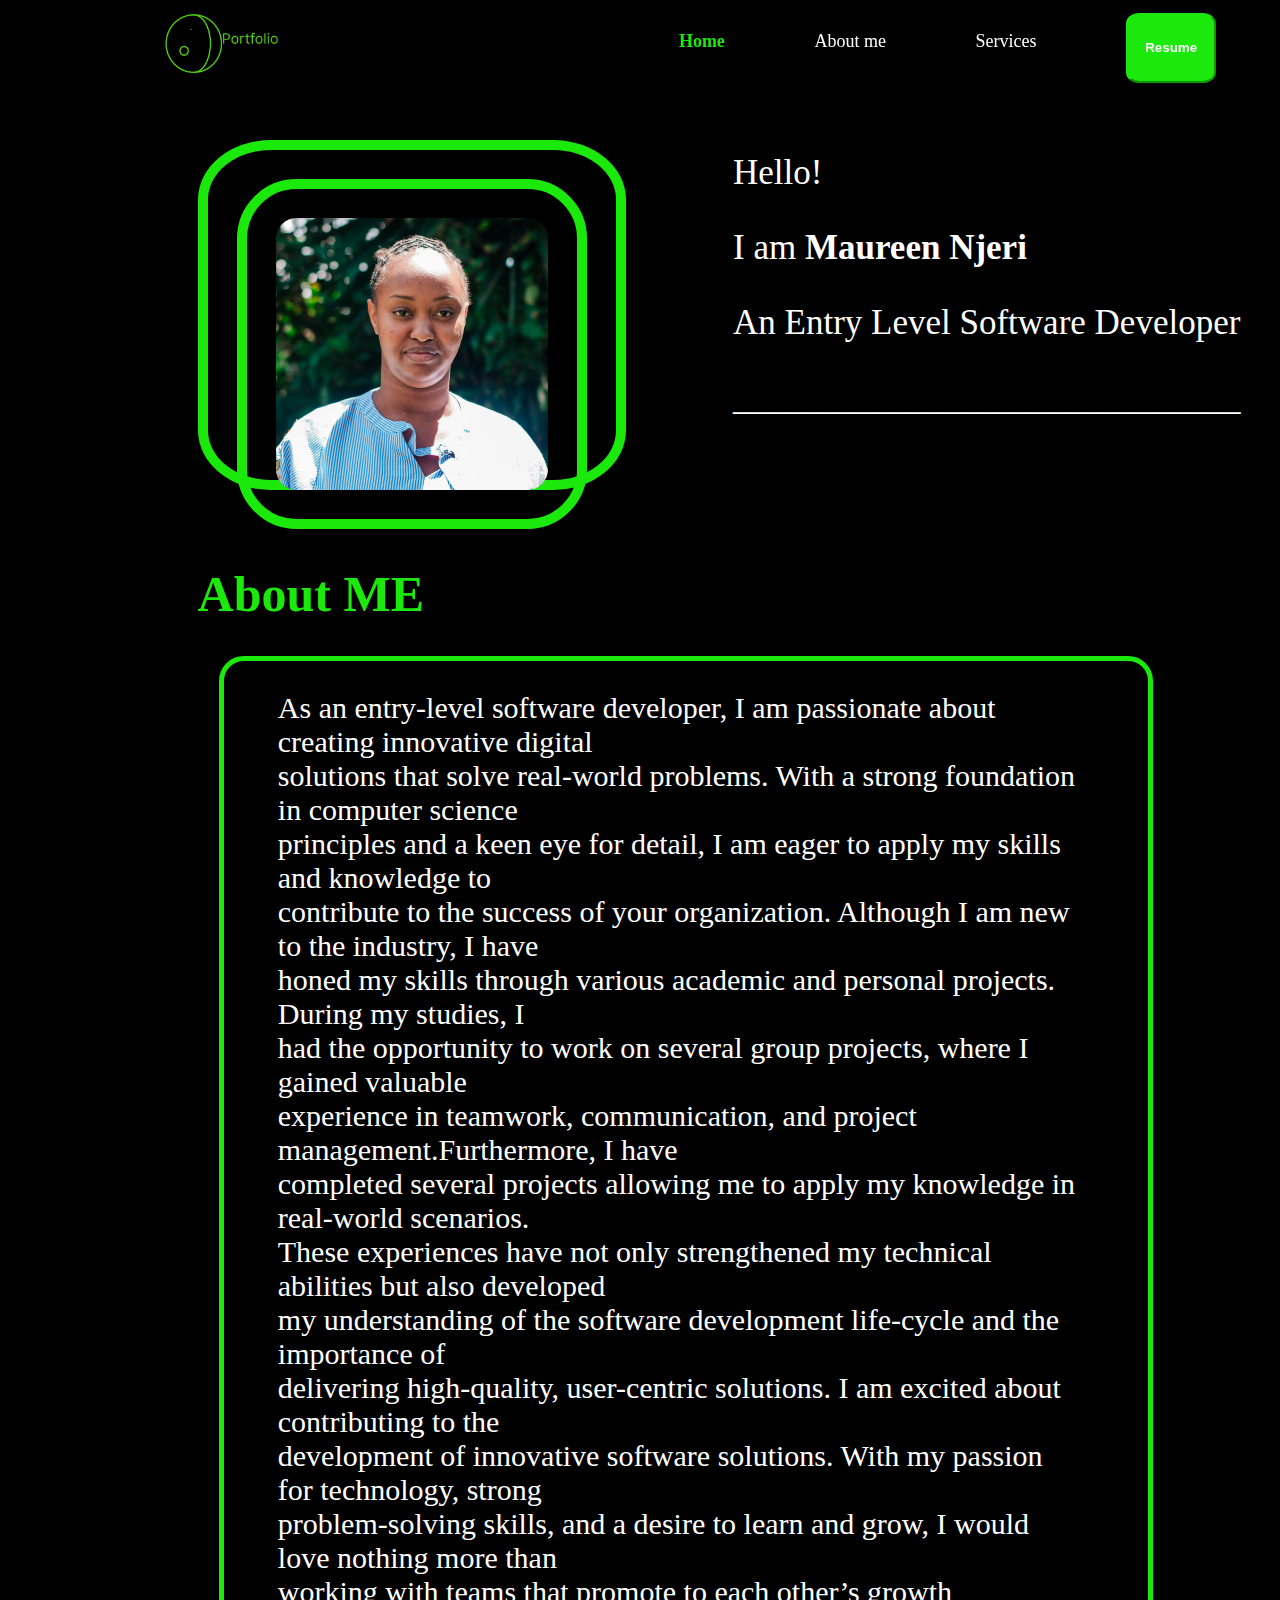
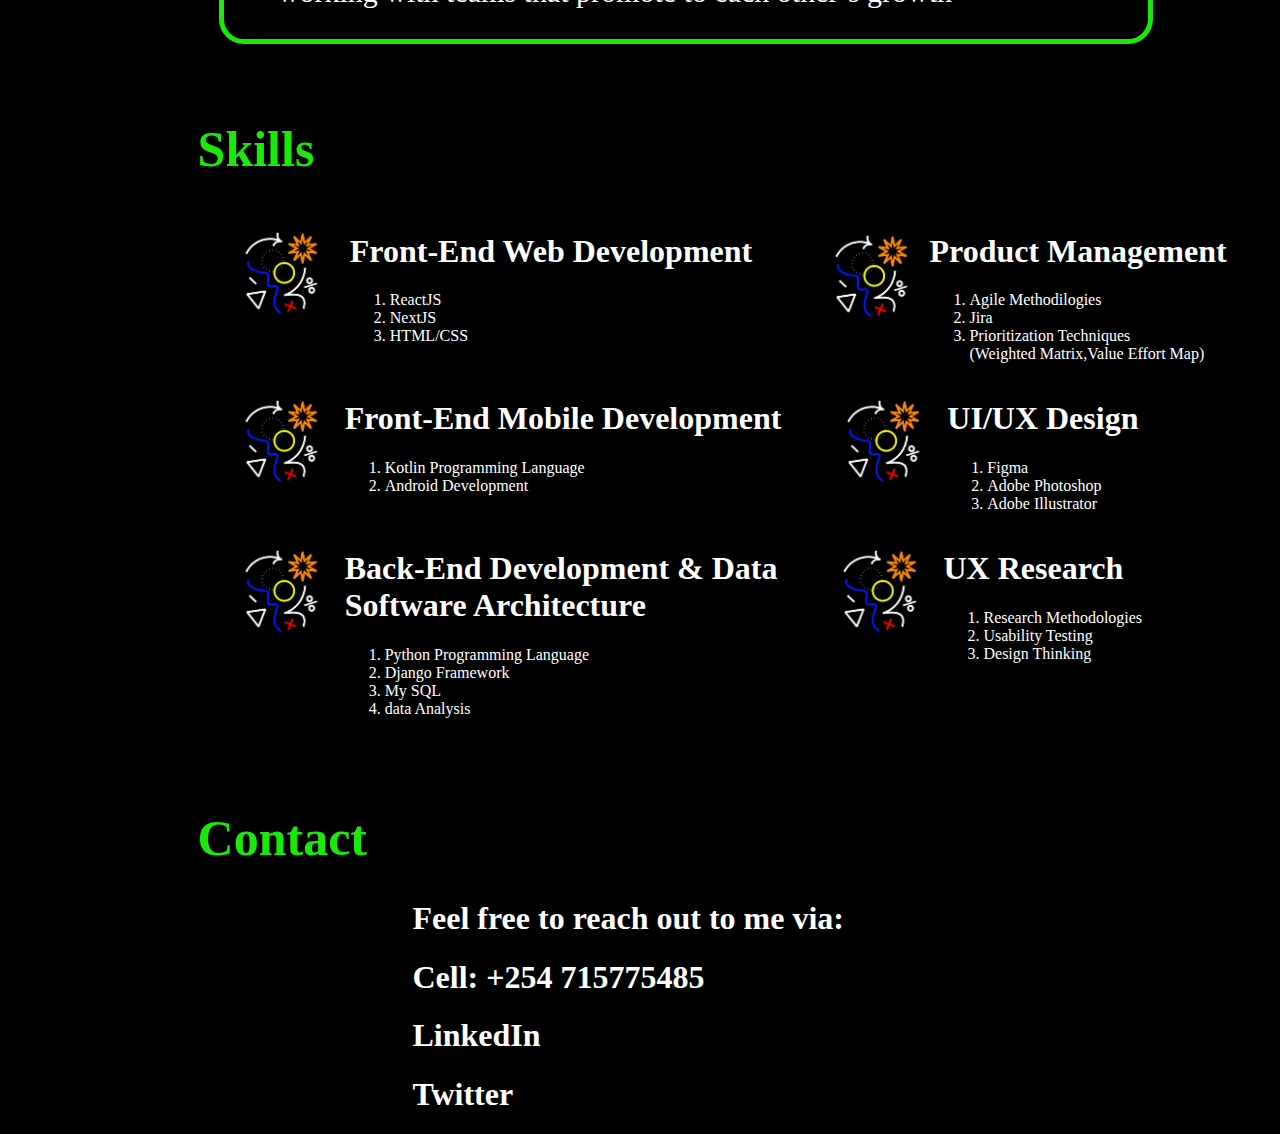
==== index.html @ 3347c536 "add portfolio code" ====
<!DOCTYPE html>
<html lang="en">
<head>
    <meta charset="UTF-8">
    <meta name="viewport" content="width=device-width, initial-scale=1.0">
    <title>Document</title>
    <link rel="stylesheet" href="styles.css">
</head>
<body>
    <div id="container">
        <div id="navbar">
            <div id="logo">
                <img src="images/logo.png" id="logo">
            </div>
            <div id="navigate">
                <p class="active">Home</p>
                <p>About me</p>
                <p>Services</p>
                <button id="resume"><b>Resume</b></button>
            </div>
        </div>

        <div id="landingpage">
           <div id="Maureen">
            <img src="images/28.01.24-68.jpg" id="Maureen">
           </div>
           <div id="intro">
         <p> Hello!</p>
        <p> I am <b> Maureen Njeri</b></p>
         <p>An Entry Level Software Developer</p>
         <p>_____________________________</p>
             </div>
        </div>

        <div id="aboutHead">
            <h1>About ME</h1>
        </div>
        <div id="about">
            <p>As an entry-level software developer, I am passionate about  creating innovative digital <br>
                solutions that solve real-world problems.  With a strong foundation in computer science <br> 
                principles and a keen eye  for detail, I am eager to apply my skills and knowledge to<br>
                contribute to  the success of your organization. Although I am new to the industry, I have<br>
                honed my skills through  various academic and personal projects. During my studies, I<br>
                had the  opportunity to work on several group projects, where I gained valuable <br>
                experience in teamwork, communication, and project management.Furthermore, I have<br>
                completed several projects allowing me to apply my knowledge in real-world scenarios. <br>
                These experiences have not only strengthened my technical abilities but  also developed <br>
                my understanding of the software development life-cycle  and the importance of<br>
                delivering high-quality, user-centric solutions. I am excited about contributing to the<br>
                development of innovative software solutions. With  my passion for technology, strong<br>
                problem-solving skills, and a desire  to learn and grow, I would love nothing more than<br>
                working with teams that promote to each other’s growth</p>
        </div>

        <div id="serviceHead">
        <h1>Skills</h1>
    </div>

    <div id="skills">
        <div id="Row1">
           <div id="web">
            <img src="images/ux.png" id="image">  
           </div>
           <div id="webCourse">
            <h1>Front-End Web Development</h1>
            <ol>
                <li>ReactJS</li>
                <li>NextJS</li>
                <li>HTML/CSS</li>
            </ol>
           </div>

           <div id="Product">
            <img src="images/ux.png" id="Product">
           </div>
           <div id="pmCourse">
           <h1>Product Management</h1>
           <ol>
               <li>Agile Methodilogies</li>
               <li>Jira</li>
               <li>Prioritization Techniques <br>(Weighted Matrix,Value Effort Map)</li>
           </ol>
        </div>
          </div>

          <div id="Row2">
            <div id="mobile">
             <img src="images/ux.png" id="image">  
            </div>
            <div id="mobileCourse" >
             <h1>Front-End Mobile Development</h1>
             <ol>
                 <li>Kotlin Programming Language</li>
                 <li>Android Development</li>
             </ol>
            </div>
 
            <div id="design">
             <img src="images/ux.png" id="image">
            </div>
            <div id="designCourse">
            <h1>UI/UX Design</h1>
            <ol>
                <li>Figma</li>
                <li>Adobe Photoshop</li>
                <li>Adobe Illustrator</li>
            </ol>
         </div>
           </div>

           <div id="Row3">
            <div id="backend">
             <img src="images/ux.png" id="image">  
            </div>
            <div id="backendCourse">
             <h1>Back-End Development & Data <br> Software Architecture</h1>
             <ol>
                 <li>Python Programming Language</li>
                 <li>Django Framework</li>
                 <li>My SQL</li>
                 <li>data Analysis</li>
             </ol>
            </div>
 
            <div id="research">
             <img src="images/ux.png" id="image">
            </div>
            <div id="researchCourse">
            <h1>UX Research</h1>
            <ol>
                <li>Research Methodologies</li>
                <li>Usability Testing</li>
                <li>Design Thinking</li>
            </ol>
         </div>
           </div>
    </div>
    <div id="serviceHead">
        <h1>Contact</h1>
    </div>

    <div id="contact">
        <h1>Feel free to reach out to me via:</h1>
        <h1>Cell: +254 715775485</h1>
        <h1>LinkedIn</h1>
        <h1>Twitter </h1>
    </div>

    </div>

    <script>
        document.querySelectorAll('#navigate p').forEach(link => {
            link.addEventListener('click', function() {
                document.querySelectorAll('#navigate p').forEach(p => p.classList.remove('active'));
                this.classList.add('active');
            });
        });
    </script>
</body>
</html>
---- styles.css ----
body{
    background-color: black;
    color: white;
}
#container{
    margin-left: 15%;
}
#navbar{
    display: flex;
    position: fixed;
    top: 0;
    background-color: black;
    height: 90px;
    width: 100%;         
    box-shadow: 0 2px 5px rgba(0, 0, 0, 0.1);
    z-index: 999;
}
#navigate p.active {
    color: #1ae90b;
    font-weight: bold;
}
#navigate{
    display: flex;
    gap: 14%;
    font-size: 18px;
    margin-top: 1%;
    margin-left: 27%;
    width: 50%;
}
#landingpage{
    margin-top: 13%;
    display: flex;
    gap: 10%;
}
#logo{
    margin-left: -4%;
    height: 100%;
}
#resume{
    width:90px;
    border-radius: 15%;
    background-color: #1ae90b;
    border-color: #1ae90b;
    color: white;
    height: 70px;
}
#Maureen {
    height: 350px;
    border-radius: 17%;
    border: 10px solid #1ae90b;
    padding: 29px;
    box-sizing: border-box;
    position: relative;
    z-index: 1;
}
#aboutHead{
    margin-top: 7%;
    font-size: 25px;
    color: #1ae90b;
}
#about{
    font-size: 30px;
    margin-left: 2%;
    border-radius: 5px;
    border: solid 5px;
    border-radius: 25px;
    padding-left: 5%;
    padding-right: 6%;
    width: 75%;
    text-align: left;
    border-color: #1ae90b;
}
#intro{
font-size: 35px;
margin-top: -2%;
}
#skills{
    margin-left: 4%;
    gap: 2px;
}
#Row1{
display: flex;
gap: 6.5%;
}
#Product{
    margin-left: 6px;
    height: 90px;
    margin-top: 10px;
    margin-right: -40px;
}
#pmCourse{
    margin-left: 29px;  
}
#Row2{
display: flex;
gap: 6%;
}
#Row3{
display: flex;
gap: 6%;
}
#serviceHead{
    margin-top: 7%;
    font-size: 25px;
    color: #1ae90b;  
}
#image{
    height: 90px;
    margin-top: 17px;
    margin-right: -40px;
}
#contact{
  margin-left: 20%; 
 
}


/* For screens with a minimum width of 768px */
@media only screen and (max-width: 768px) {
    #container {
        margin-left: 5%;
    }
    #navbar {
        display: flex;
        position: fixed;
        top: 0;
        background-color: black;
        height: 50px;
        width: 100%;         
        box-shadow: 0 2px 5px rgba(0, 0, 0, 0.1);
        z-index: 999;
    }
    #navigate {
        margin-left: 8%;
        width: 50%;
        font-size: 10px;
    }
    #landingpage {
        margin-top: 13%;
    }
    #logo {
        margin-left: -4%;
        width: 110px;
        height: 50px;
    }
    #resume {
        width: 58px;
        height: 40px;
        font-size: 12px;
    }
    #Maureen {
        height: 110px;
        border-radius: 17%;
        border: 4px solid #1ae90b;
        padding: 7px;
        box-sizing: border-box;
        position: relative;
        z-index: 5;
        margin-top: 2%;
    }
    #aboutHead {
        margin-top: 7%;
        font-size: 12px;
    }
    #about {
        margin-left: 2%;
        width: 80%;    
        font-size: 14.5px;
        margin-left: 2%;
        border-radius: 10px;
        border: solid 5px;
        border-color: #1ae90b;
    }
    #intro {
        margin-top: 1%;
        font-size: 12px;

    }
    #skills {
        margin-left: 4%;
    }
    #Row1 {
        gap: 15%;
        display: flex;
        flex-wrap: wrap;
        font-size: 10px;
    }
    #Product {
        margin-left: 1px;
        margin-top: 10px;
        margin-right: -40px;
        width: 30%;
        height: 70px;
    }
    #pmCourse {
        margin-left: -70px;
    }
    #webCourse {
        margin-left: -30px;
    }
    #pmCourse {
        margin-left: 20px;
    }
    #Row2 {
        gap: 15%;
        display: flex;
        flex-wrap: wrap;
        font-size: 10.5px;

    }
    #mobileCourse{
        margin-left: -30px;
    }
    #designCourse{
        margin-left: -30px; 
    }
    #Row3 {
        gap: 6%;
        display: flex;
        flex-wrap: wrap;
        font-size: 10px;
    }
    #serviceHead {
        margin-top: 7%;
        font-size: 12px;
    }
    #image {
        margin-top: 7px;
        margin-right: -40px;
        width: 170%;
        height: 60px;
    }
    #contact {
        margin-left: 20%;
        font-size: 10px;
    }
}

/* For screens with a minimum width of 1024px */
@media only screen and (min-width: 1024px) {
    #container {
        margin-left: 15%;
    }
    #navbar {
        width: 100%;
    }
    #navigate {
        margin-left: 27%;
        width: 50%;
    }
    #landingpage {
        margin-top: 13%;
    }
    #logo {
        margin-left: -4%;
    }
    #resume {
        width: 90px;
    }
    #Maureen {
        height: 350px;
    }
    #aboutHead {
        margin-top: 7%;
    }
    #about {
        margin-left: 2%;
        width: 75%;
    }
    #intro {
        margin-top: -2%;
    }
    #skills {
        margin-left: 4%;
    }
    #Row1 {
        gap: 6.5%;
    }
    #Product {
        margin-left: 6px;
        margin-top: 10px;
        margin-right: -40px;
    }
    #pmCourse {
        margin-left: 29px;
    }
    #Row2 {
        gap: 6%;
    }
    #Row3 {
        gap: 6%;
    }
    #serviceHead {
        margin-top: 7%;
    }
    #image {
        margin-top: 17px;
        margin-right: -40px;
    }
    #contact {
        margin-left: 20%;
    }
}

/* For screens with a minimum width of 1280px */
@media only screen and (min-width: 1280px) {
    #container {
        margin-left: 15%;
    }
    #navbar {
        width: 100%;
    }
    #navigate {
        margin-left: 27%;
        width: 50%;
    }
    #landingpage {
        margin-top: 13%;
    }
    #logo {
        margin-left: -4%;
    }
    #resume {
        width: 90px;
    }
    #Maureen {
        height: 350px;
    }
    #aboutHead {
        margin-top: 7%;
    }
    #about {
        margin-left: 2%;
        width: 75%;
    }
    #intro {
        margin-top: -2%;
    }
    #skills {
        margin-left: 4%;
    }
    #Row1 {
        gap: 6.5%;
    }
    #Product {
        margin-left: 6px;
        margin-top: 10px;
        margin-right: -40px;
    }
    #pmCourse {
        margin-left: 29px;
    }
    #Row2 {
        gap: 6%;
    }
    #Row3 {
        gap: 6%;
    }
    #serviceHead {
        margin-top: 7%;
    }
    #image {
        margin-top: 17px;
        margin-right: -40px;
    }
    #contact {
        margin-left: 20%;
    }
}
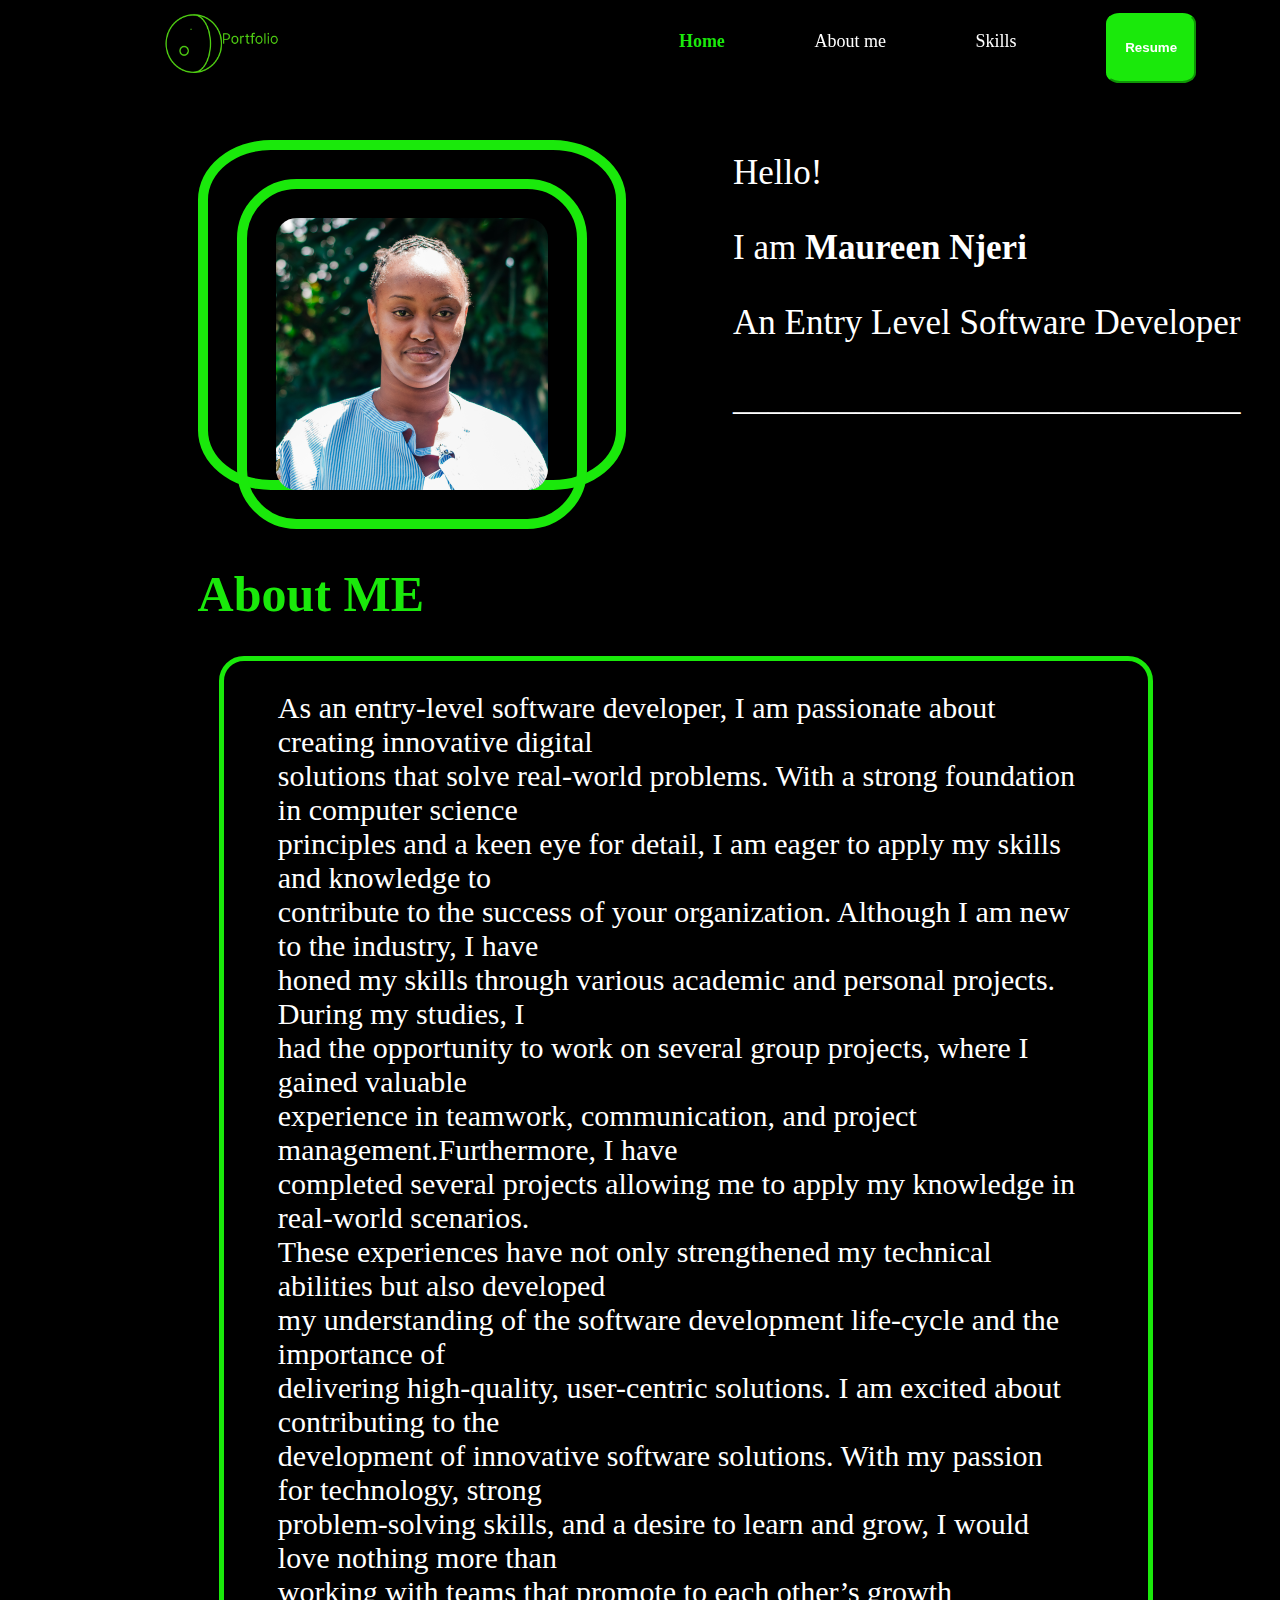
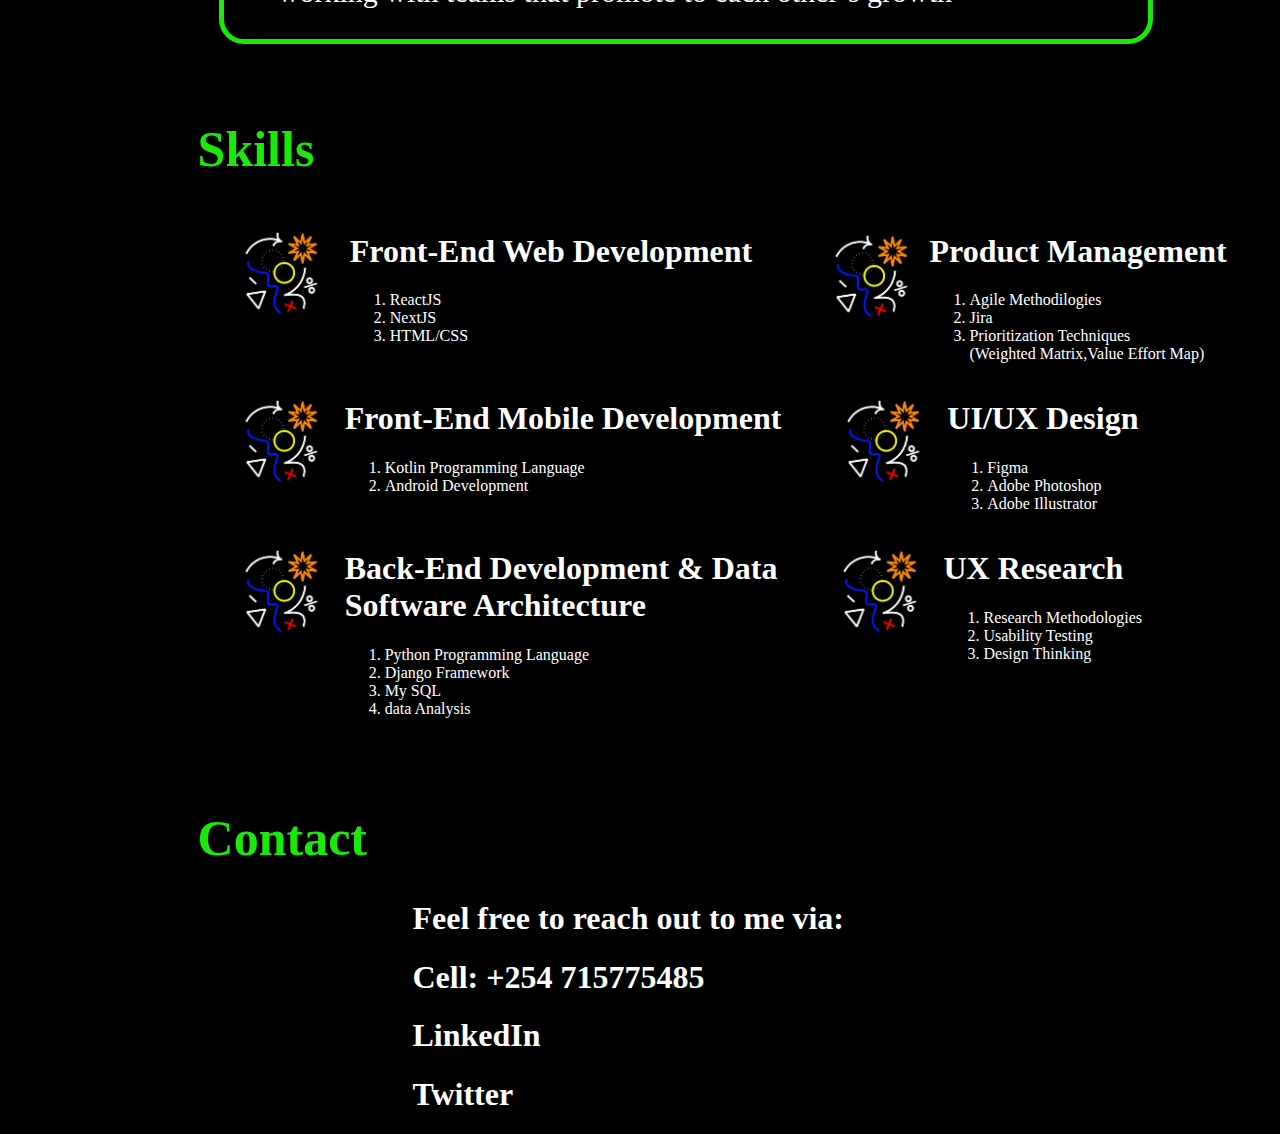
==== commit e0c6a5b0: "Add my portfolio files" ====
--- a/index.html
+++ b/index.html
@@ -15,7 +15,7 @@
             <div id="navigate">
                 <p class="active">Home</p>
                 <p>About me</p>
-                <p>Services</p>
+                <p>Skills</p>
                 <button id="resume"><b>Resume</b></button>
             </div>
         </div>
--- a/styles.css
+++ b/styles.css
@@ -135,6 +135,10 @@
         width: 50%;
         font-size: 10px;
     }
+    #navigate p.active {
+        color: #1ae90b;
+        font-weight: bold;
+      }
     #landingpage {
         margin-top: 13%;
     }
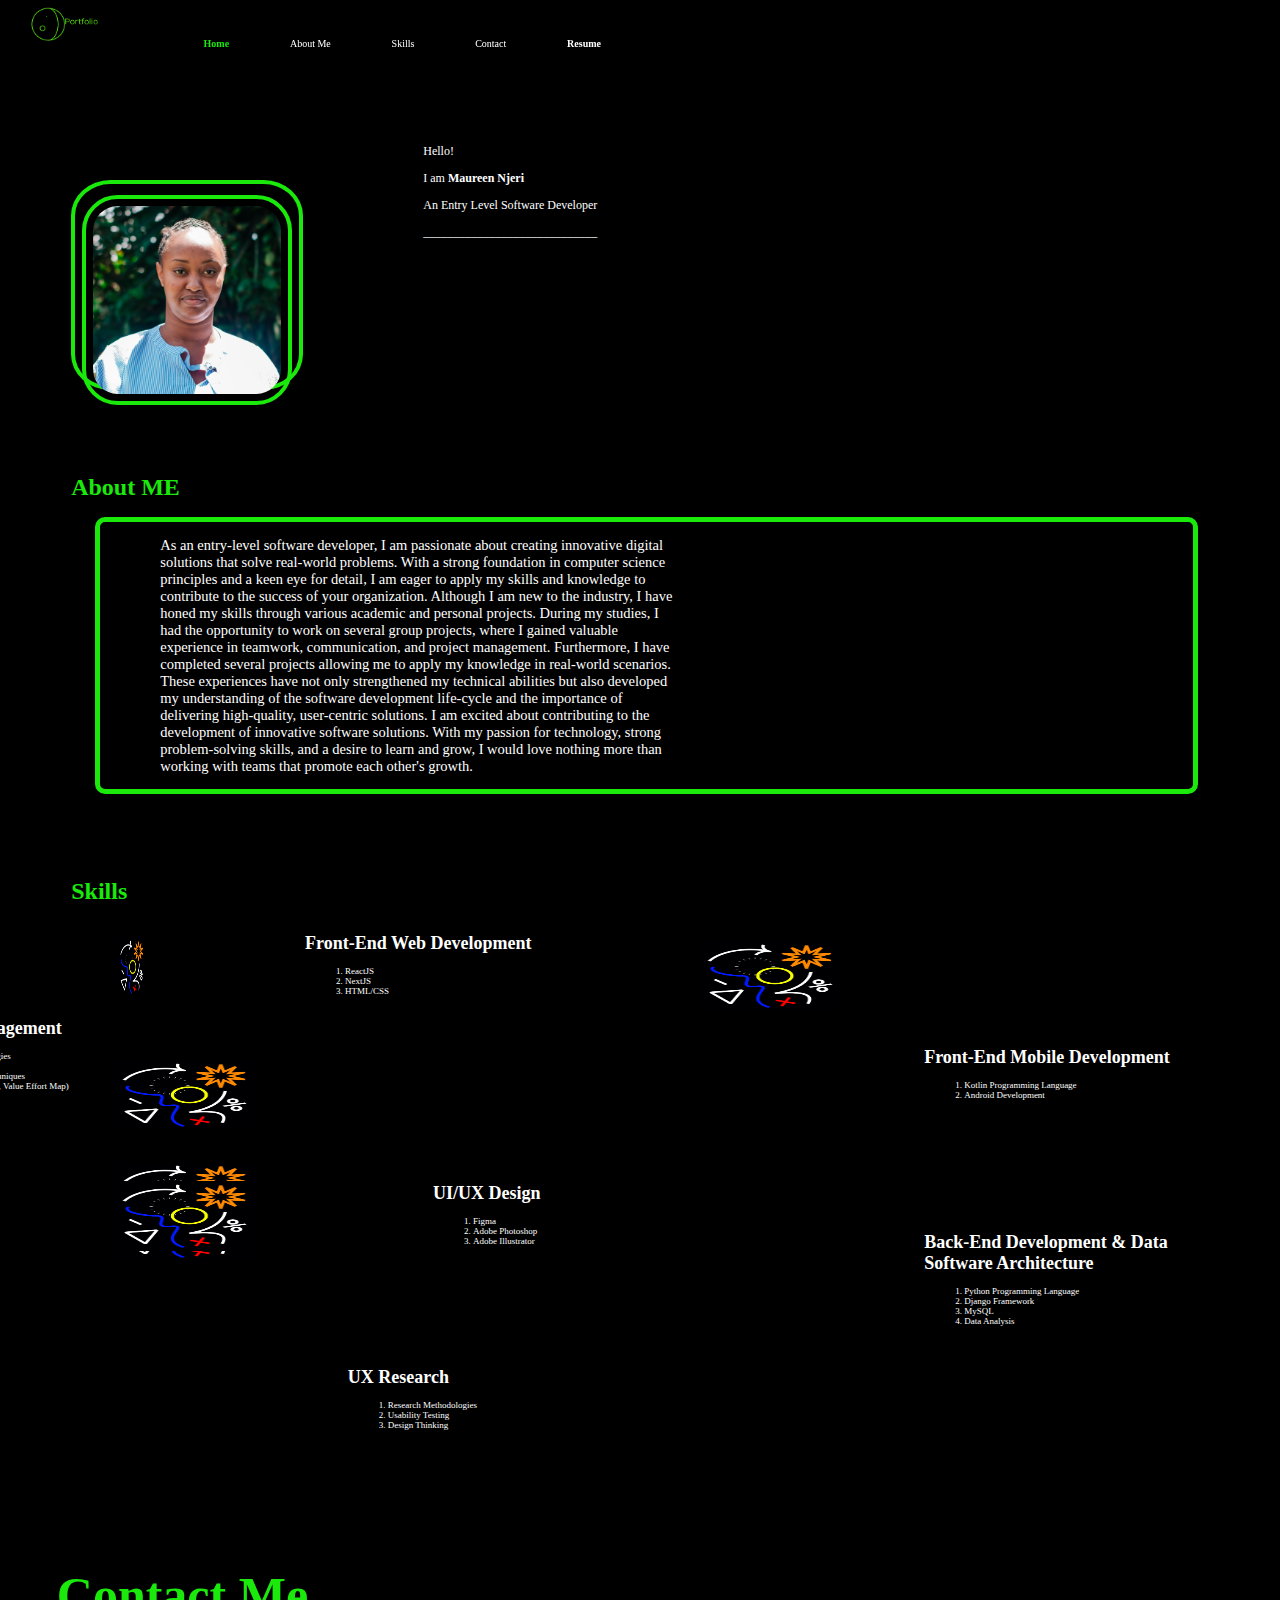
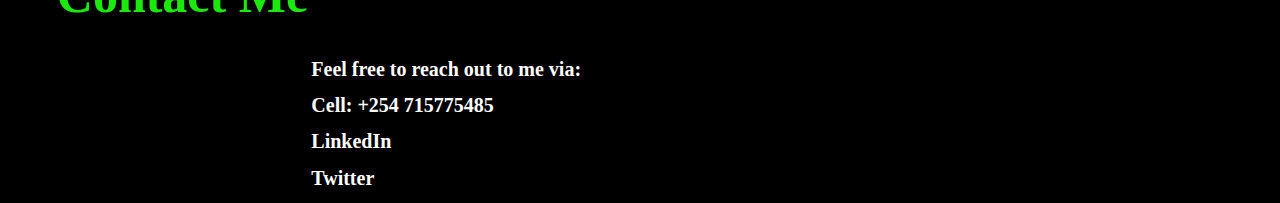
==== commit 7f663c5d: "add linked navbar" ====
--- a/index.html
+++ b/index.html
@@ -13,10 +13,11 @@
                 <img src="images/logo.png" id="logo">
             </div>
             <div id="navigate">
-                <p class="active">Home</p>
-                <p>About me</p>
-                <p>Skills</p>
-                <button id="resume"><b>Resume</b></button>
+                <a href="#landingpage" class="active">Home</a>
+                <a href="#aboutHead">About Me</a>
+                <a href="#serviceHead">Skills</a>
+                <a href="#contact">Contact</a>
+                <a href="file:///home/student/Downloads/Maureen%20Njeri%20Curriculum%20Vitae%20(11).pdf" id="resume" class="resume-button"><b>Resume</b></a>
             </div>
         </div>
 
@@ -25,136 +26,125 @@
             <img src="images/28.01.24-68.jpg" id="Maureen">
            </div>
            <div id="intro">
-         <p> Hello!</p>
-        <p> I am <b> Maureen Njeri</b></p>
-         <p>An Entry Level Software Developer</p>
-         <p>_____________________________</p>
-             </div>
+               <p>Hello!</p>
+               <p>I am <b>Maureen Njeri</b></p>
+               <p>An Entry Level Software Developer</p>
+               <p>_____________________________</p>
+           </div>
         </div>
 
         <div id="aboutHead">
             <h1>About ME</h1>
         </div>
         <div id="about">
-            <p>As an entry-level software developer, I am passionate about  creating innovative digital <br>
-                solutions that solve real-world problems.  With a strong foundation in computer science <br> 
-                principles and a keen eye  for detail, I am eager to apply my skills and knowledge to<br>
-                contribute to  the success of your organization. Although I am new to the industry, I have<br>
-                honed my skills through  various academic and personal projects. During my studies, I<br>
-                had the  opportunity to work on several group projects, where I gained valuable <br>
-                experience in teamwork, communication, and project management.Furthermore, I have<br>
+            <p>As an entry-level software developer, I am passionate about creating innovative digital <br>
+                solutions that solve real-world problems. With a strong foundation in computer science <br> 
+                principles and a keen eye for detail, I am eager to apply my skills and knowledge to<br>
+                contribute to the success of your organization. Although I am new to the industry, I have<br>
+                honed my skills through various academic and personal projects. During my studies, I<br>
+                had the opportunity to work on several group projects, where I gained valuable <br>
+                experience in teamwork, communication, and project management. Furthermore, I have<br>
                 completed several projects allowing me to apply my knowledge in real-world scenarios. <br>
-                These experiences have not only strengthened my technical abilities but  also developed <br>
-                my understanding of the software development life-cycle  and the importance of<br>
+                These experiences have not only strengthened my technical abilities but also developed <br>
+                my understanding of the software development life-cycle and the importance of<br>
                 delivering high-quality, user-centric solutions. I am excited about contributing to the<br>
-                development of innovative software solutions. With  my passion for technology, strong<br>
-                problem-solving skills, and a desire  to learn and grow, I would love nothing more than<br>
-                working with teams that promote to each other’s growth</p>
+                development of innovative software solutions. With my passion for technology, strong<br>
+                problem-solving skills, and a desire to learn and grow, I would love nothing more than<br>
+                working with teams that promote each other's growth.</p>
         </div>
 
         <div id="serviceHead">
-        <h1>Skills</h1>
+            <h1>Skills</h1>
+        </div>
+
+        <div id="skills">
+            <div id="Row1">
+                <div id="web">
+                    <img src="images/ux.png" id="image">  
+                </div>
+                <div id="webCourse">
+                    <h1>Front-End Web Development</h1>
+                    <ol>
+                        <li>ReactJS</li>
+                        <li>NextJS</li>
+                        <li>HTML/CSS</li>
+                    </ol>
+                </div>
+                <div id="Product">
+                    <img src="images/ux.png" id="Product">
+                </div>
+                <div id="pmCourse">
+                    <h1>Product Management</h1>
+                    <ol>
+                        <li>Agile Methodologies</li>
+                        <li>Jira</li>
+                        <li>Prioritization Techniques <br>(Weighted Matrix, Value Effort Map)</li>
+                    </ol>
+                </div>
+            </div>
+
+            <div id="Row2">
+                <div id="mobile">
+                    <img src="images/ux.png" id="mobile">  
+                </div>
+                <div id="mobileCourse">
+                    <h1>Front-End Mobile Development</h1>
+                    <ol>
+                        <li>Kotlin Programming Language</li>
+                        <li>Android Development</li>
+                    </ol>
+                </div>
+                <div id="design">
+                    <img src="images/ux.png" id="design">
+                </div>
+                <div id="designCourse">
+                    <h1>UI/UX Design</h1>
+                    <ol>
+                        <li>Figma</li>
+                        <li>Adobe Photoshop</li>
+                        <li>Adobe Illustrator</li>
+                    </ol>
+                </div>
+            </div>
+
+            <div id="Row3">
+                <div id="backend">
+                    <img src="images/ux.png" id="backend">  
+                </div>
+                <div id="backendCourse">
+                    <h1>Back-End Development & Data <br> Software Architecture</h1>
+                    <ol>
+                        <li>Python Programming Language</li>
+                        <li>Django Framework</li>
+                        <li>MySQL</li>
+                        <li>Data Analysis</li>
+                    </ol>
+                </div>
+                <div id="research">
+                    <img src="images/ux.png" id="research">
+                </div>
+                <div id="researchCourse">
+                    <h1>UX Research</h1>
+                    <ol>
+                        <li>Research Methodologies</li>
+                        <li>Usability Testing</li>
+                        <li>Design Thinking</li>
+                    </ol>
+                </div>
+            </div>
+        </div>
+
+        <div id="contact">
+            <div id="contacthead">
+                <h1>Contact Me</h1>
+            </div>
+            <h1>Feel free to reach out to me via:</h1>
+            <h1>Cell: +254 715775485</h1>
+            <h1><a href="https://www.linkedin.com/in/maureen-njeri-781b792b3/">LinkedIn</a></h1>
+            <h1><a href="https://twitter.com/MaureenNjeriW">Twitter</a></h1>
+        </div>
     </div>
 
-    <div id="skills">
-        <div id="Row1">
-           <div id="web">
-            <img src="images/ux.png" id="image">  
-           </div>
-           <div id="webCourse">
-            <h1>Front-End Web Development</h1>
-            <ol>
-                <li>ReactJS</li>
-                <li>NextJS</li>
-                <li>HTML/CSS</li>
-            </ol>
-           </div>
-
-           <div id="Product">
-            <img src="images/ux.png" id="Product">
-           </div>
-           <div id="pmCourse">
-           <h1>Product Management</h1>
-           <ol>
-               <li>Agile Methodilogies</li>
-               <li>Jira</li>
-               <li>Prioritization Techniques <br>(Weighted Matrix,Value Effort Map)</li>
-           </ol>
-        </div>
-          </div>
-
-          <div id="Row2">
-            <div id="mobile">
-             <img src="images/ux.png" id="image">  
-            </div>
-            <div id="mobileCourse" >
-             <h1>Front-End Mobile Development</h1>
-             <ol>
-                 <li>Kotlin Programming Language</li>
-                 <li>Android Development</li>
-             </ol>
-            </div>
- 
-            <div id="design">
-             <img src="images/ux.png" id="image">
-            </div>
-            <div id="designCourse">
-            <h1>UI/UX Design</h1>
-            <ol>
-                <li>Figma</li>
-                <li>Adobe Photoshop</li>
-                <li>Adobe Illustrator</li>
-            </ol>
-         </div>
-           </div>
-
-           <div id="Row3">
-            <div id="backend">
-             <img src="images/ux.png" id="image">  
-            </div>
-            <div id="backendCourse">
-             <h1>Back-End Development & Data <br> Software Architecture</h1>
-             <ol>
-                 <li>Python Programming Language</li>
-                 <li>Django Framework</li>
-                 <li>My SQL</li>
-                 <li>data Analysis</li>
-             </ol>
-            </div>
- 
-            <div id="research">
-             <img src="images/ux.png" id="image">
-            </div>
-            <div id="researchCourse">
-            <h1>UX Research</h1>
-            <ol>
-                <li>Research Methodologies</li>
-                <li>Usability Testing</li>
-                <li>Design Thinking</li>
-            </ol>
-         </div>
-           </div>
-    </div>
-    <div id="serviceHead">
-        <h1>Contact</h1>
-    </div>
-
-    <div id="contact">
-        <h1>Feel free to reach out to me via:</h1>
-        <h1>Cell: +254 715775485</h1>
-        <h1>LinkedIn</h1>
-        <h1>Twitter </h1>
-    </div>
-
-    </div>
-
-    <script>
-        document.querySelectorAll('#navigate p').forEach(link => {
-            link.addEventListener('click', function() {
-                document.querySelectorAll('#navigate p').forEach(p => p.classList.remove('active'));
-                this.classList.add('active');
-            });
-        });
-    </script>
+    <script src="script.js"></script>
 </body>
 </html>--- a/styles.css
+++ b/styles.css
@@ -1,11 +1,13 @@
-body{
+body {
     background-color: black;
     color: white;
 }
-#container{
+
+#container {
     margin-left: 15%;
 }
-#navbar{
+
+#navbar {
     display: flex;
     position: fixed;
     top: 0;
@@ -15,35 +17,54 @@
     box-shadow: 0 2px 5px rgba(0, 0, 0, 0.1);
     z-index: 999;
 }
-#navigate p.active {
-    color: #1ae90b;
-    font-weight: bold;
-}
-#navigate{
+
+#navigate {
     display: flex;
     gap: 14%;
     font-size: 18px;
     margin-top: 1%;
-    margin-left: 27%;
-    width: 50%;
-}
-#landingpage{
+    margin-left: 10%;
+    width: 40%;
+    text-wrap: nowrap;
+}
+
+#navigate a {
+    color: white; /* Change link color to white */
+    text-decoration: none; 
+    font-size: 30px;
+    margin-left: -3%;
+}
+
+#navigate a.active {
+    color: #1ae90b; 
+    font-weight: bold;
+}
+
+#navigate a:hover {
+    text-decoration: underline; 
+}
+
+#landingpage {
     margin-top: 13%;
     display: flex;
     gap: 10%;
 }
-#logo{
+
+#logo {
     margin-left: -4%;
     height: 100%;
 }
-#resume{
-    width:90px;
+
+#resume-button {
+    list-style: none;
+    width: 90px;
     border-radius: 15%;
     background-color: #1ae90b;
     border-color: #1ae90b;
     color: white;
     height: 70px;
 }
+
 #Maureen {
     height: 350px;
     border-radius: 17%;
@@ -51,323 +72,490 @@
     padding: 29px;
     box-sizing: border-box;
     position: relative;
-    z-index: 1;
-}
-#aboutHead{
+}
+
+#aboutHead {
     margin-top: 7%;
     font-size: 25px;
     color: #1ae90b;
 }
-#about{
+
+#about {
     font-size: 30px;
     margin-left: 2%;
-    border-radius: 5px;
-    border: solid 5px;
     border-radius: 25px;
+    border: solid 5px #1ae90b;
     padding-left: 5%;
     padding-right: 6%;
     width: 75%;
     text-align: left;
-    border-color: #1ae90b;
-}
-#intro{
-font-size: 35px;
-margin-top: -2%;
-}
-#skills{
+}
+
+#intro {
+    font-size: 35px;
+    margin-top: -2%;
+}
+
+#skills {
     margin-left: 4%;
     gap: 2px;
 }
-#Row1{
-display: flex;
-gap: 6.5%;
-}
-#Product{
+
+#Row1, #Row2, #Row3 {
+    display: flex;
+    gap: 6%;
+}
+
+#Product {
     margin-left: 6px;
     height: 90px;
     margin-top: 10px;
     margin-right: -40px;
 }
-#pmCourse{
+
+#pmCourse {
     margin-left: 29px;  
 }
-#Row2{
-display: flex;
-gap: 6%;
-}
-#Row3{
-display: flex;
-gap: 6%;
-}
-#serviceHead{
+
+#mobile {
+    margin-left: 6px;
+    height: 90px;
+}
+
+#design {
+    margin-left: 6px;
+    height: 90px;
+}
+
+#designCourse {
+    margin-left: -30px; 
+}
+
+#serviceHead {
     margin-top: 7%;
     font-size: 25px;
     color: #1ae90b;  
 }
-#image{
+#contacthead{
+    margin-top: 7%;
+    font-size: 25px;
+    margin-left: -26.5%;
+    color: #1ae90b;   
+}
+
+#image {
     height: 90px;
     margin-top: 17px;
     margin-right: -40px;
 }
-#contact{
-  margin-left: 20%; 
- 
-}
-
-
-/* For screens with a minimum width of 768px */
+
+#contact {
+    margin-left: 20%; 
+}
+#contact a {
+    color: white; 
+    text-decoration: none;
+}
+
+#contact a:hover {
+    text-decoration: underline; 
+}
+
+/* For screens with a maximum width of 768px */
 @media only screen and (max-width: 768px) {
     #container {
         margin-left: 5%;
     }
+    
     #navbar {
-        display: flex;
-        position: fixed;
-        top: 0;
-        background-color: black;
         height: 50px;
-        width: 100%;         
-        box-shadow: 0 2px 5px rgba(0, 0, 0, 0.1);
-        z-index: 999;
-    }
+        font-size: 10px;
+    }
+
     #navigate {
         margin-left: 8%;
         width: 50%;
-        font-size: 10px;
-    }
-    #navigate p.active {
-        color: #1ae90b;
-        font-weight: bold;
-      }
+    }
+    #navigate a {
+        color: white; /* Change link color to white */
+        text-decoration: none; 
+        font-size: 10px;
+        margin-top: 4%;
+        margin-left:-4.5%;
+    }
+
     #landingpage {
         margin-top: 13%;
     }
+
     #logo {
-        margin-left: -4%;
         width: 110px;
         height: 50px;
     }
+
     #resume {
         width: 58px;
         height: 40px;
         font-size: 12px;
     }
+
     #Maureen {
         height: 110px;
-        border-radius: 17%;
         border: 4px solid #1ae90b;
         padding: 7px;
-        box-sizing: border-box;
-        position: relative;
-        z-index: 5;
         margin-top: 2%;
     }
+
     #aboutHead {
-        margin-top: 7%;
-        font-size: 12px;
-    }
+        font-size: 12px;
+    }
+
     #about {
-        margin-left: 2%;
         width: 80%;    
         font-size: 14.5px;
-        margin-left: 2%;
         border-radius: 10px;
-        border: solid 5px;
-        border-color: #1ae90b;
-    }
+    }
+
     #intro {
-        margin-top: 1%;
-        font-size: 12px;
-
-    }
-    #skills {
-        margin-left: 4%;
-    }
-    #Row1 {
+        font-size: 12px;
+    }
+
+    #Row1, #Row2, #Row3 {
         gap: 15%;
-        display: flex;
         flex-wrap: wrap;
-        font-size: 10px;
-    }
+        font-size: 9px;
+    }
+
     #Product {
-        margin-left: 1px;
-        margin-top: 10px;
-        margin-right: -40px;
-        width: 30%;
-        height: 70px;
+        width: 35%;
+        height: 70px;
+        margin-left: -2px;
     }
     #pmCourse {
-        margin-left: -70px;
-    }
-    #webCourse {
-        margin-left: -30px;
-    }
-    #pmCourse {
-        margin-left: 20px;
-    }
-    #Row2 {
-        gap: 15%;
-        display: flex;
-        flex-wrap: wrap;
-        font-size: 10.5px;
-
+        position: relative;
+        right: 22%;
+    }
+
+    #design{
+        width: 35%;
+        height: 70px;
+        margin-left: -2px;
+        margin-top: -10%;  
+    }
+    #designCourse{
+        position: relative;
+        right: 20%;
+       bottom: 45px;  
+    }
+    #mobile{
+        width: 35%;
+        height: 70px;
+        margin-left: -2px;
+        margin-top: 4%;  
     }
     #mobileCourse{
-        margin-left: -30px;
-    }
-    #designCourse{
-        margin-left: -30px; 
-    }
-    #Row3 {
-        gap: 6%;
-        display: flex;
-        flex-wrap: wrap;
-        font-size: 10px;
+        position: relative;
+        right: -20%;
+       bottom: 65px;
+    }
+    #backend{
+        width: 35%;
+        height: 70px;
+        margin-left: -2px;
+        margin-top: -7%;  
+    }
+    #backendCourse{
+        position: relative;
+        right: -20%;
+       bottom: 80px;  
+    }
+    #research{
+        width: 35%;
+        height: 70px;
+        margin-left: -2px;
+        margin-top: -15%;  
+    }
+    #researchCourse{
+        position: relative;
+        right: 30%;
+       bottom: 60px;  
     }
     #serviceHead {
-        margin-top: 7%;
-        font-size: 12px;
-    }
+        font-size: 12px;
+    }
+
     #image {
-        margin-top: 7px;
-        margin-right: -40px;
-        width: 170%;
-        height: 60px;
-    }
+        width: 200%;
+        height: 58px;
+    }
+
     #contact {
-        margin-left: 20%;
         font-size: 10px;
     }
 }
 
 /* For screens with a minimum width of 1024px */
-@media only screen and (min-width: 1024px) {
+@media only screen and (min-width: 768px) and (max-width: 1024) {
     #container {
-        margin-left: 15%;
-    }
+        margin-left: 5%;
+    }
+    
     #navbar {
-        width: 100%;
-    }
+        height: 50px;
+        font-size: 10px;
+    }
+
     #navigate {
-        margin-left: 27%;
+        margin-left: 8%;
         width: 50%;
     }
+    #navigate a {
+        color: white; /* Change link color to white */
+        text-decoration: none; 
+        font-size: 10px;
+        margin-top: 4%;
+        margin-left:-4.5%;
+    }
+
     #landingpage {
         margin-top: 13%;
     }
+
     #logo {
-        margin-left: -4%;
-    }
+        width: 110px;
+        height: 50px;
+    }
+
     #resume {
-        width: 90px;
-    }
+        width: 58px;
+        height: 40px;
+        font-size: 12px;
+    }
+
     #Maureen {
-        height: 350px;
-    }
+        height: 110px;
+        border: 4px solid #1ae90b;
+        padding: 7px;
+        margin-top: 2%;
+    }
+
     #aboutHead {
-        margin-top: 7%;
-    }
+        font-size: 12px;
+    }
+
     #about {
-        margin-left: 2%;
-        width: 75%;
-    }
+        width: 80%;    
+        font-size: 14.5px;
+        border-radius: 10px;
+    }
+
     #intro {
-        margin-top: -2%;
-    }
-    #skills {
-        margin-left: 4%;
-    }
-    #Row1 {
-        gap: 6.5%;
-    }
+        font-size: 12px;
+    }
+
+    #Row1, #Row2, #Row3 {
+        gap: 15%;
+        flex-wrap: wrap;
+        font-size: 9px;
+    }
+
     #Product {
-        margin-left: 6px;
-        margin-top: 10px;
-        margin-right: -40px;
+        width: 35%;
+        height: 70px;
+        margin-left: -2px;
     }
     #pmCourse {
-        margin-left: 29px;
-    }
-    #Row2 {
-        gap: 6%;
-    }
-    #Row3 {
-        gap: 6%;
+        position: relative;
+        right: 22%;
+    }
+
+    #design{
+        width: 35%;
+        height: 70px;
+        margin-left: -2px;
+        margin-top: -10%;  
+    }
+    #designCourse{
+        position: relative;
+        right: 20%;
+       bottom: 45px;  
+    }
+    #mobile{
+        width: 35%;
+        height: 70px;
+        margin-left: -2px;
+        margin-top: 4%;  
+    }
+    #mobileCourse{
+        position: relative;
+        right: -20%;
+       bottom: 65px;
+    }
+    #backend{
+        width: 35%;
+        height: 70px;
+        margin-left: -2px;
+        margin-top: -7%;  
+    }
+    #backendCourse{
+        position: relative;
+        right: -20%;
+       bottom: 80px;  
+    }
+    #research{
+        width: 35%;
+        height: 70px;
+        margin-left: -2px;
+        margin-top: -15%;  
+    }
+    #researchCourse{
+        position: relative;
+        right: 30%;
+       bottom: 60px;  
     }
     #serviceHead {
-        margin-top: 7%;
-    }
+        font-size: 12px;
+    }
+
     #image {
-        margin-top: 17px;
-        margin-right: -40px;
-    }
+        width: 200%;
+        height: 58px;
+    }
+
     #contact {
-        margin-left: 20%;
+        font-size: 10px;
     }
 }
 
 /* For screens with a minimum width of 1280px */
-@media only screen and (min-width: 1280px) {
+@media only screen and (min-width: 1025px)and (max-width:1300px){
     #container {
-        margin-left: 15%;
-    }
+        margin-left: 5%;
+    }
+    
     #navbar {
-        width: 100%;
-    }
+        height: 50px;
+        font-size: 10px;
+    }
+
     #navigate {
-        margin-left: 27%;
+        margin-left: 8%;
         width: 50%;
     }
+    #navigate a {
+        color: white; /* Change link color to white */
+        text-decoration: none; 
+        font-size: 10px;
+        margin-top: 4%;
+        margin-left:-4.5%;
+    }
+
     #landingpage {
         margin-top: 13%;
     }
+
     #logo {
-        margin-left: -4%;
-    }
+        width: 110px;
+        height: 50px;
+    }
+
     #resume {
-        width: 90px;
-    }
+        width: 58px;
+        height: 40px;
+        font-size: 12px;
+    }
+
     #Maureen {
-        height: 350px;
-    }
+        height: 210px;
+        border: 4px solid #1ae90b;
+        padding: 7px;
+        margin-top: 2%;
+    }
+
     #aboutHead {
-        margin-top: 7%;
-    }
+        font-size: 12px;
+    }
+
     #about {
-        margin-left: 2%;
-        width: 75%;
-    }
+        width: 80%;    
+        font-size: 14.5px;
+        border-radius: 10px;
+    }
+
     #intro {
-        margin-top: -2%;
-    }
-    #skills {
-        margin-left: 4%;
-    }
-    #Row1 {
-        gap: 6.5%;
-    }
+        font-size: 12px;
+    }
+
+    #Row1, #Row2, #Row3 {
+        gap: 15%;
+        flex-wrap: wrap;
+        font-size: 9px;
+    }
+
     #Product {
-        margin-left: 6px;
-        margin-top: 10px;
-        margin-right: -40px;
+        width: 35%;
+        height: 70px;
+        margin-left: -2px;
     }
     #pmCourse {
-        margin-left: 29px;
-    }
-    #Row2 {
-        gap: 6%;
-    }
-    #Row3 {
-        gap: 6%;
+        position: relative;
+        right: 22%;
+    }
+
+    #design{
+        width: 35%;
+        height: 70px;
+        margin-left: -2px;
+        margin-top: -10%;  
+    }
+    #designCourse{
+        position: relative;
+        right: 20%;
+       bottom: 45px;  
+    }
+    #mobile{
+        width: 35%;
+        height: 70px;
+        margin-left: -2px;
+        margin-top: 4%;  
+    }
+    #mobileCourse{
+        position: relative;
+        right: -20%;
+       bottom: 65px;
+    }
+    #backend{
+        width: 35%;
+        height: 70px;
+        margin-left: -2px;
+        margin-top: -7%;  
+    }
+    #backendCourse{
+        position: relative;
+        right: -20%;
+       bottom: 80px;  
+    }
+    #research{
+        width: 35%;
+        height: 70px;
+        margin-left: -2px;
+        margin-top: -15%;  
+    }
+    #researchCourse{
+        position: relative;
+        right: 30%;
+       bottom: 60px;  
     }
     #serviceHead {
-        margin-top: 7%;
-    }
+        font-size: 12px;
+    }
+
     #image {
-        margin-top: 17px;
-        margin-right: -40px;
-    }
+        width: 200%;
+        height: 58px;
+    }
+
     #contact {
-        margin-left: 20%;
-    }
-}+        font-size: 10px;
+    }
+}
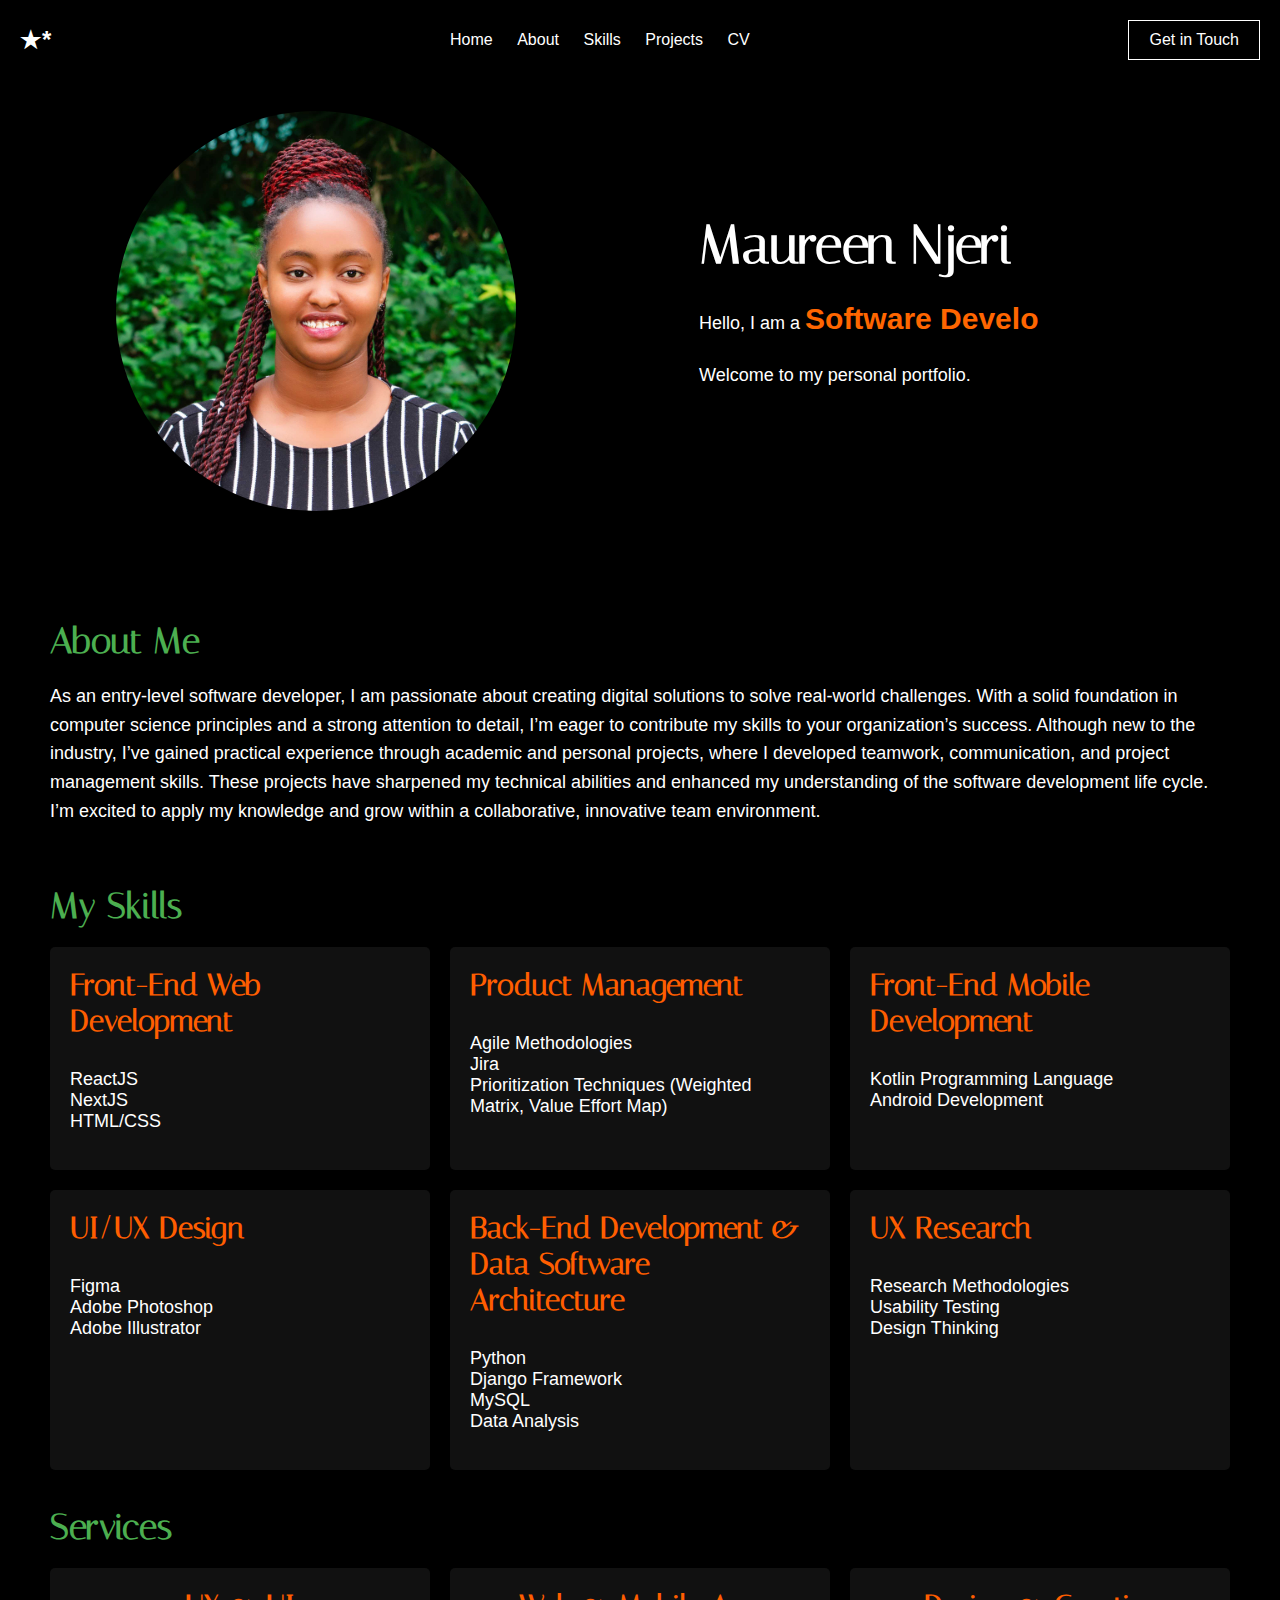
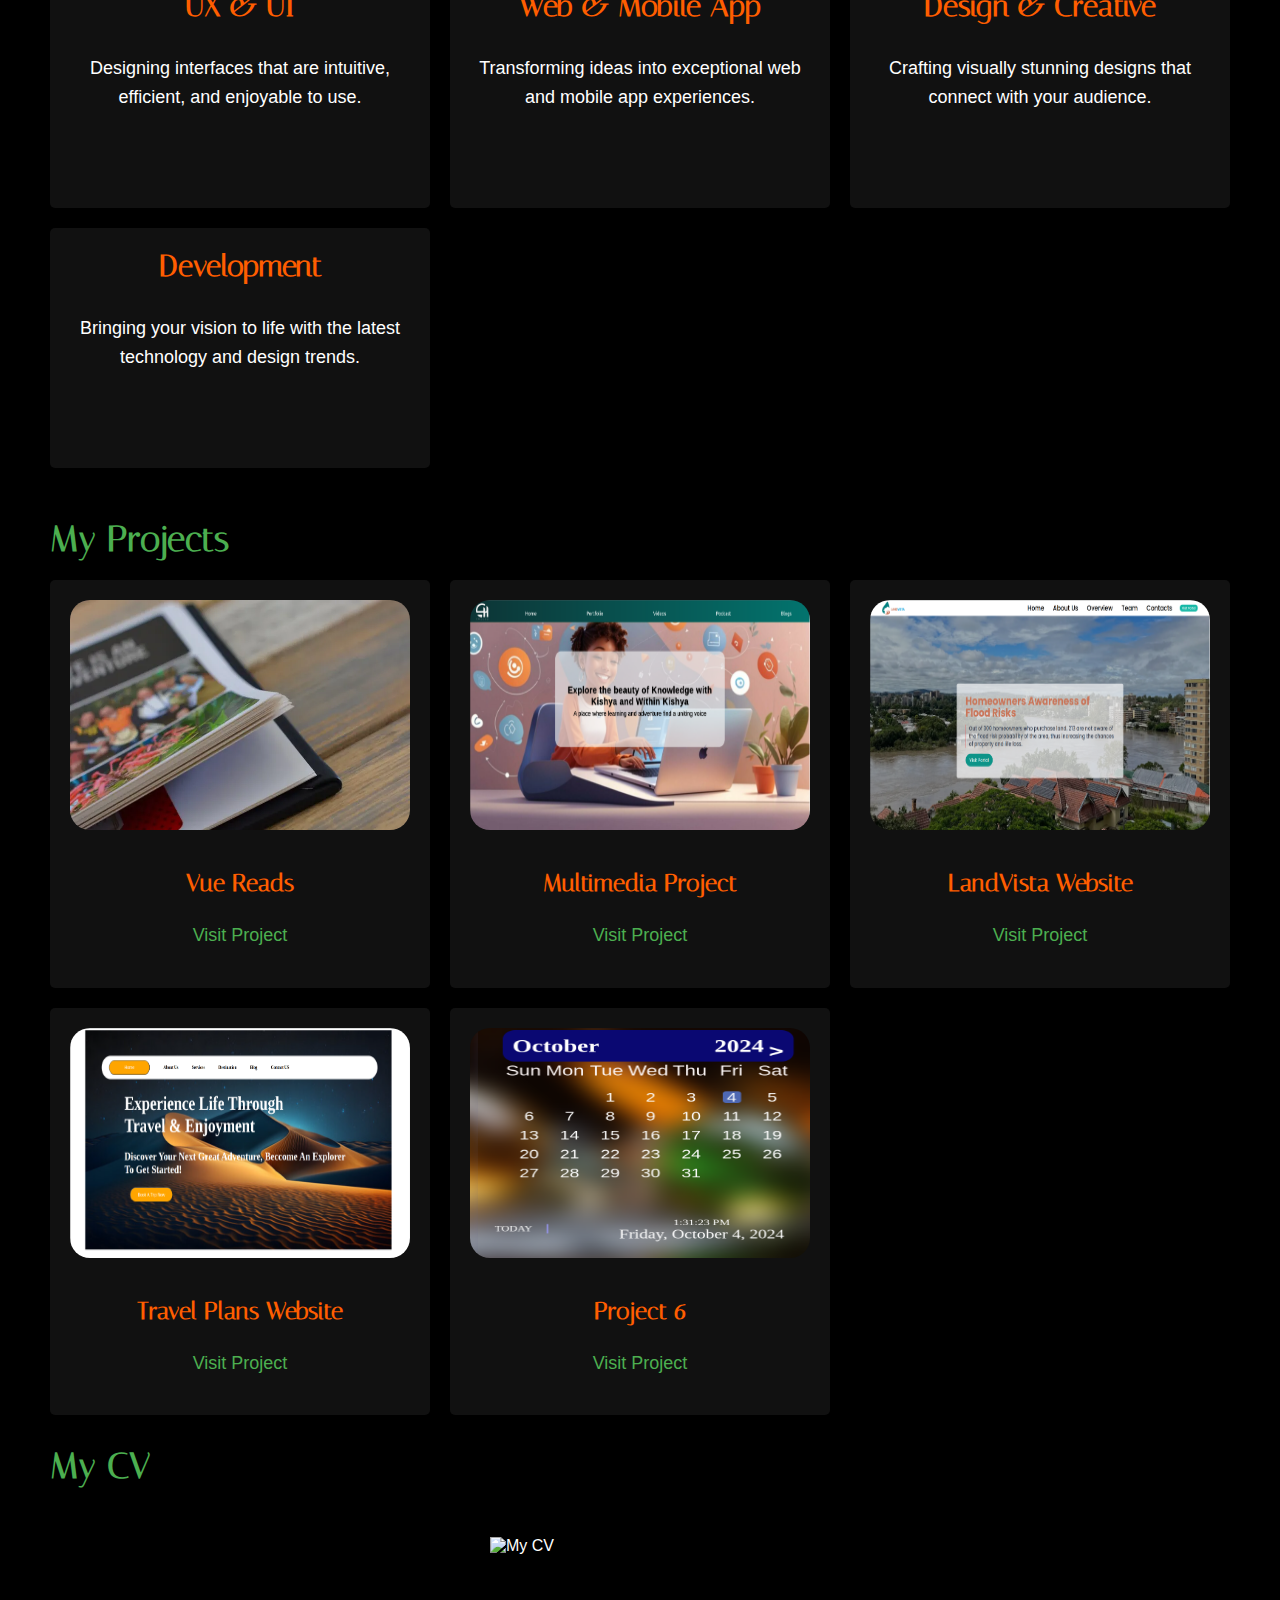
==== commit 4e8eab4c: "my_portfolio" ====
--- a/index.html
+++ b/index.html
@@ -3,148 +3,176 @@
 <head>
     <meta charset="UTF-8">
     <meta name="viewport" content="width=device-width, initial-scale=1.0">
-    <title>Document</title>
+    <title>Maureen Njeri's Portfolio</title>
+    <link href="https://fonts.googleapis.com/css2?family=Italiana&display=swap" rel="stylesheet">
     <link rel="stylesheet" href="styles.css">
+    <script src="https://kit.fontawesome.com/your-fontawesome-kit.js" crossorigin="anonymous"></script>
 </head>
 <body>
-    <div id="container">
-        <div id="navbar">
-            <div id="logo">
-                <img src="images/logo.png" id="logo">
+    <header>
+        <div class="logo">★*</div>
+        <nav>
+            <a href="#home">Home</a>
+            <a href="#about">About</a>
+            <a href="#skills">Skills</a>
+            <a href="#projects">Projects</a>
+            <a href="#CV">CV</a>
+            <!-- <a href="images/Maureen Njeri CV.pdf" target="_blank" download>CV</a> -->
+        </nav>
+        <a href="contact.html" class="cta-button" id="contactButton">Get in Touch</a>
+       </header>
+    <main>
+        <section id="home">
+            <div class="image-container" id="imageContainer">
+                <img src="images/BeautyPlus_20240729203824333_save.jpg" alt="maureen" class="profile-image">
+                <div class="highlight" id="highlight"></div>
             </div>
-            <div id="navigate">
-                <a href="#landingpage" class="active">Home</a>
-                <a href="#aboutHead">About Me</a>
-                <a href="#serviceHead">Skills</a>
-                <a href="#contact">Contact</a>
-                <a href="file:///home/student/Downloads/Maureen%20Njeri%20Curriculum%20Vitae%20(11).pdf" id="resume" class="resume-button"><b>Resume</b></a>
+            <div class="content">
+                <h1>Maureen Njeri</h1>
+                <p>Hello, I am a <span id="role-output"></span></p>
+                <p>Welcome to my personal portfolio.</p>
             </div>
-        </div>
+        </section>
+        
+        <section id="about">
+            <h2>About Me</h2>
+            <p>As an entry-level software developer, I am passionate about 
+                creating digital solutions to solve real-world challenges. 
+                With a solid foundation in computer science principles and 
+                a strong attention to detail, I’m eager to contribute my 
+                skills to your organization’s success. Although new to the 
+                industry, I’ve gained practical experience through academic 
+                and personal projects, where I developed teamwork, communication, 
+                and project management skills. These projects have sharpened my 
+                technical abilities and enhanced my understanding of the software 
+                development life cycle. I’m excited to apply my knowledge and grow 
+                within a collaborative, innovative team environment.</p>
+        </section>
 
-        <div id="landingpage">
-           <div id="Maureen">
-            <img src="images/28.01.24-68.jpg" id="Maureen">
-           </div>
-           <div id="intro">
-               <p>Hello!</p>
-               <p>I am <b>Maureen Njeri</b></p>
-               <p>An Entry Level Software Developer</p>
-               <p>_____________________________</p>
-           </div>
-        </div>
-
-        <div id="aboutHead">
-            <h1>About ME</h1>
-        </div>
-        <div id="about">
-            <p>As an entry-level software developer, I am passionate about creating innovative digital <br>
-                solutions that solve real-world problems. With a strong foundation in computer science <br> 
-                principles and a keen eye for detail, I am eager to apply my skills and knowledge to<br>
-                contribute to the success of your organization. Although I am new to the industry, I have<br>
-                honed my skills through various academic and personal projects. During my studies, I<br>
-                had the opportunity to work on several group projects, where I gained valuable <br>
-                experience in teamwork, communication, and project management. Furthermore, I have<br>
-                completed several projects allowing me to apply my knowledge in real-world scenarios. <br>
-                These experiences have not only strengthened my technical abilities but also developed <br>
-                my understanding of the software development life-cycle and the importance of<br>
-                delivering high-quality, user-centric solutions. I am excited about contributing to the<br>
-                development of innovative software solutions. With my passion for technology, strong<br>
-                problem-solving skills, and a desire to learn and grow, I would love nothing more than<br>
-                working with teams that promote each other's growth.</p>
-        </div>
-
-        <div id="serviceHead">
-            <h1>Skills</h1>
-        </div>
-
-        <div id="skills">
-            <div id="Row1">
-                <div id="web">
-                    <img src="images/ux.png" id="image">  
-                </div>
-                <div id="webCourse">
-                    <h1>Front-End Web Development</h1>
-                    <ol>
+        <section id="skills">
+            <h2>My Skills</h2>
+            <div class="skills-grid">
+                <div class="skill-category">
+                    <h3>Front-End Web Development</h3>
+                    <ul>
                         <li>ReactJS</li>
                         <li>NextJS</li>
                         <li>HTML/CSS</li>
-                    </ol>
+                    </ul>
                 </div>
-                <div id="Product">
-                    <img src="images/ux.png" id="Product">
-                </div>
-                <div id="pmCourse">
-                    <h1>Product Management</h1>
-                    <ol>
+                <div class="skill-category">
+                    <h3>Product Management</h3>
+                    <ul>
                         <li>Agile Methodologies</li>
                         <li>Jira</li>
-                        <li>Prioritization Techniques <br>(Weighted Matrix, Value Effort Map)</li>
-                    </ol>
+                        <li>Prioritization Techniques (Weighted Matrix, Value Effort Map)</li>
+                    </ul>
                 </div>
-            </div>
-
-            <div id="Row2">
-                <div id="mobile">
-                    <img src="images/ux.png" id="mobile">  
-                </div>
-                <div id="mobileCourse">
-                    <h1>Front-End Mobile Development</h1>
-                    <ol>
+                <div class="skill-category">
+                    <h3>Front-End Mobile Development</h3>
+                    <ul>
                         <li>Kotlin Programming Language</li>
                         <li>Android Development</li>
-                    </ol>
+                    </ul>
                 </div>
-                <div id="design">
-                    <img src="images/ux.png" id="design">
-                </div>
-                <div id="designCourse">
-                    <h1>UI/UX Design</h1>
-                    <ol>
+                <div class="skill-category">
+                    <h3>UI/UX Design</h3>
+                    <ul>
                         <li>Figma</li>
                         <li>Adobe Photoshop</li>
                         <li>Adobe Illustrator</li>
-                    </ol>
+                    </ul>
                 </div>
-            </div>
-
-            <div id="Row3">
-                <div id="backend">
-                    <img src="images/ux.png" id="backend">  
-                </div>
-                <div id="backendCourse">
-                    <h1>Back-End Development & Data <br> Software Architecture</h1>
-                    <ol>
-                        <li>Python Programming Language</li>
+                <div class="skill-category">
+                    <h3>Back-End Development & Data Software Architecture</h3>
+                    <ul>
+                        <li>Python</li>
                         <li>Django Framework</li>
                         <li>MySQL</li>
                         <li>Data Analysis</li>
-                    </ol>
+                    </ul>
                 </div>
-                <div id="research">
-                    <img src="images/ux.png" id="research">
-                </div>
-                <div id="researchCourse">
-                    <h1>UX Research</h1>
-                    <ol>
+                <div class="skill-category">
+                    <h3>UX Research</h3>
+                    <ul>
                         <li>Research Methodologies</li>
                         <li>Usability Testing</li>
                         <li>Design Thinking</li>
-                    </ol>
+                    </ul>
                 </div>
             </div>
-        </div>
+        </section>
 
-        <div id="contact">
-            <div id="contacthead">
-                <h1>Contact Me</h1>
+        <section id="services">
+            <h2>Services</h2>
+            <div class="services-grid">
+                <div class="service-item">
+                    <i class="fas fa-pencil-alt"></i>
+                    <h3>UX & UI</h3>
+                    <p>Designing interfaces that are intuitive, efficient, and enjoyable to use.</p>
+                </div>
+                <div class="service-item">
+                    <i class="fas fa-mobile-alt"></i>
+                    <h3>Web & Mobile App</h3>
+                    <p>Transforming ideas into exceptional web and mobile app experiences.</p>
+                </div>
+                <div class="service-item">
+                    <i class="fas fa-paint-brush"></i>
+                    <h3>Design & Creative</h3>
+                    <p>Crafting visually stunning designs that connect with your audience.</p>
+                </div>
+                <div class="service-item">
+                    <i class="fas fa-code"></i>
+                    <h3>Development</h3>
+                    <p>Bringing your vision to life with the latest technology and design trends.</p>
+                </div>
             </div>
-            <h1>Feel free to reach out to me via:</h1>
-            <h1>Cell: +254 715775485</h1>
-            <h1><a href="https://www.linkedin.com/in/maureen-njeri-781b792b3/">LinkedIn</a></h1>
-            <h1><a href="https://twitter.com/MaureenNjeriW">Twitter</a></h1>
-        </div>
-    </div>
+        </section>
 
+        <section id="projects">
+            <h2>My Projects</h2>
+            <div class="projects-grid">
+                <div class="project-item">
+                    <img src="images/project1-thumbnail.webp" alt="Project 1 Thumbnail">
+                    <h3>Vue Reads</h3>
+                    <p><a href="https://my-book-web.vercel.app/" target="_blank">Visit Project</a></p>
+                </div>
+
+                <div class="project-item">
+                    <img src="images/project2-thumbnail.png" alt="Project 2 Thumbnail">
+                    <h3>Multimedia Project</h3>
+                    <p><a href="https://kishya-website.vercel.app/" target="_blank">Visit Project</a></p>
+                </div>
+
+                <div class="project-item">
+                    <img src="images/project3-thumbnail.png" alt="Project 3 Thumbnail">
+                    <h3>LandVista Website</h3>
+                    <p><a href="https://landvista-informationalwebsite.vercel.app/" target="_blank">Visit Project</a></p>
+                </div>
+
+                <!-- Project 5 -->
+                <div class="project-item">
+                    <img src="images/project5-thumbnail.png" alt="Project 5 Thumbnail">
+                    <h3>Travel Plans Website</h3>
+                    <p><a href="https://travel-plans-website.vercel.app/" target="_blank">Visit Project</a></p>
+                </div>
+
+                <!-- Project 6 -->
+                <div class="project-item">
+                    <img src="images/project6-thumbnail.png" alt="Project 6 Thumbnail">
+                    <h3>Project 6</h3>
+                    <p><a href="https://my-calendar-project-mo5d.vercel.app/" target="_blank">Visit Project</a></p>
+                </div>
+            </div>
+        </section>
+
+        <section id="CV">
+            <h2>My CV</h2>
+            <div class="cv-container">
+                <img src="images/Maureen Njeri CV.pdf" alt="My CV" id="cvImage" class="cv-image" />
+            </div>
+        </section>
+    </main>
     <script src="script.js"></script>
 </body>
 </html>--- a/styles.css
+++ b/styles.css
@@ -1,561 +1,222 @@
 body {
-    background-color: black;
-    color: white;
-}
-
-#container {
-    margin-left: 15%;
-}
-
-#navbar {
+    font-family: Arial, sans-serif;
+    margin: 0;
+    padding: 0;
+    background-color: #000;
+    color: #fff;
+}
+
+html {
+    scroll-behavior: smooth;
+}  
+
+h1, h2, h3 {
+    font-family: 'Italiana', cursive;
+}
+
+
+header {
+    padding: 20px;
     display: flex;
-    position: fixed;
-    top: 0;
-    background-color: black;
-    height: 90px;
-    width: 100%;         
-    box-shadow: 0 2px 5px rgba(0, 0, 0, 0.1);
-    z-index: 999;
-}
-
-#navigate {
+    justify-content: space-between;
+    align-items: center;
+}
+
+.cv-container {
+    position: relative;
     display: flex;
-    gap: 14%;
-    font-size: 18px;
-    margin-top: 1%;
-    margin-left: 10%;
-    width: 40%;
-    text-wrap: nowrap;
-}
-
-#navigate a {
-    color: white; /* Change link color to white */
-    text-decoration: none; 
-    font-size: 30px;
-    margin-left: -3%;
-}
-
-#navigate a.active {
-    color: #1ae90b; 
+    justify-content: center;
+    margin: 50px 0; 
+}
+
+.cv-image {
+    width: 300px;
+    transition: transform 0.3s ease;
+    cursor: pointer;
+}
+
+.cv-image:hover {
+    transform: scale(1.05);
+}
+
+.logo {
+    font-size: 24px;
     font-weight: bold;
 }
 
-#navigate a:hover {
-    text-decoration: underline; 
-}
-
-#landingpage {
-    margin-top: 13%;
+nav a {
+    color: #fff;
+    text-decoration: none;
+    margin-left: 20px;
+}
+
+.cta-button {
+    background-color: transparent;
+    border: 1px solid #fff;
+    color: #fff;
+    padding: 10px 20px;
+    text-decoration: none;
+    cursor: pointer;
+}
+
+main {
+    padding: 50px;
+    max-width: 1200px; 
+    margin: 0 auto;
+}
+
+#home {
     display: flex;
     gap: 10%;
-}
-
-#logo {
-    margin-left: -4%;
-    height: 100%;
-}
-
-#resume-button {
-    list-style: none;
-    width: 90px;
-    border-radius: 15%;
-    background-color: #1ae90b;
-    border-color: #1ae90b;
-    color: white;
-    height: 70px;
-}
-
-#Maureen {
-    height: 350px;
-    border-radius: 17%;
-    border: 10px solid #1ae90b;
-    padding: 29px;
-    box-sizing: border-box;
+    margin-top: -5%;
+    margin-bottom: 3%;
+    align-items: center;
+}
+
+.content {
+    flex: 1;
+    font-size: 40px;
+    margin-top: 12%;
+    max-width: 1100px;
+}
+
+h1 {
+    font-size: 54px;
+    margin: 0;
+}
+
+h2 {
+    font-size: 64px;
+    margin: 3;
+    color: #4CAF50;
+}
+
+p {
+    font-size: 18px;
+    max-width: 1200px;
+    line-height: 1.6;
+}
+
+.image-container {
+    flex: 1;
+    height: 250px;
+    margin-top: -5%;
+    width: 60%;
     position: relative;
 }
 
-#aboutHead {
-    margin-top: 7%;
-    font-size: 25px;
-    color: #1ae90b;
-}
-
-#about {
+.profile-image {
+    width: 400px; /* Reduce the size of the image */
+    height: 400px; /* Make the height equal to the width for a circle */
+    object-fit: cover;
+    border-radius: 50%; /* This makes the image circular */
+    transition: transform 0.3s ease;
+    margin-left: auto;
+    margin-right: auto;
+    margin-top: 5%;
+    display: block;
+}
+
+
+/* .highlight {
+    position: absolute;
+    top: 50px;
+    left: 50px;
+    width: 100px;
+    height: 100px;
+    background-color: #4CAF50;
+    mix-blend-mode: screen;
+    pointer-events: none;
+    transition: all 0.3s ease;
+} */
+
+#role-output {
+    min-height: 2em;
     font-size: 30px;
-    margin-left: 2%;
-    border-radius: 25px;
-    border: solid 5px #1ae90b;
-    padding-left: 5%;
-    padding-right: 6%;
-    width: 75%;
-    text-align: left;
-}
-
-#intro {
-    font-size: 35px;
-    margin-top: -2%;
-}
-
-#skills {
-    margin-left: 4%;
-    gap: 2px;
-}
-
-#Row1, #Row2, #Row3 {
-    display: flex;
-    gap: 6%;
-}
-
-#Product {
-    margin-left: 6px;
-    height: 90px;
-    margin-top: 10px;
-    margin-right: -40px;
-}
-
-#pmCourse {
-    margin-left: 29px;  
-}
-
-#mobile {
-    margin-left: 6px;
-    height: 90px;
-}
-
-#design {
-    margin-left: 6px;
-    height: 90px;
-}
-
-#designCourse {
-    margin-left: -30px; 
-}
-
-#serviceHead {
-    margin-top: 7%;
-    font-size: 25px;
-    color: #1ae90b;  
-}
-#contacthead{
-    margin-top: 7%;
-    font-size: 25px;
-    margin-left: -26.5%;
-    color: #1ae90b;   
-}
-
-#image {
-    height: 90px;
-    margin-top: 17px;
-    margin-right: -40px;
-}
-
-#contact {
-    margin-left: 20%; 
-}
-#contact a {
-    color: white; 
+    color: rgb(255, 102, 0);
+    font-weight: bold;
+}
+
+/* New styles for About, Skills, and Services sections */
+#about{
+    margin-top: 18%;
+}
+#skills, #services {
+    margin-top: 5%; 
+}
+
+h2 {
+    font-size: 36px;
+    margin-bottom: 20px;
+}
+
+.skills-grid, .services-grid {
+    display: grid;
+    grid-template-columns: repeat(auto-fit, minmax(350px, 1fr));
+    gap: 20px;
+    font-size: 18px;
+    height: 500px;
+}
+
+.skill-category, .service-item {
+    background-color: #111;
+    padding: 20px;
+    border-radius: 5px;
+}
+
+.skill-category h3, .service-item h3 {
+    color: #ff5e00;
+    margin-top: 0;
+    font-size: 30px;
+}
+
+.skill-category ul {
+    list-style-type: none;
+    padding-left: 0;
+}
+
+.service-item {
+    text-align: center;
+}
+
+.service-item i {
+    font-size: 40px;
+    color: #4CAF50;
+    margin-bottom: 10px;
+}
+
+#projects {
+    margin-top: 50px;
+}
+
+.projects-grid {
+    display: grid;
+    grid-template-columns: repeat(auto-fit, minmax(300px, 1fr));
+    gap: 20px;
+    font-size: 18px;
+}
+
+.project-item {
+    background-color: #111;
+    padding: 20px;
+    border-radius: 5px;
+    text-align: center;
+}
+
+.project-item img {
+    width: 100%;
+    height: 230px;
+    border-radius: 20px;
+    margin-bottom: 10px;
+}
+
+.project-item h3 {
+    color: #ff5e00;
+    font-size: 24px;
+}
+
+.project-item a {
+    color: #4CAF50;
     text-decoration: none;
 }
 
-#contact a:hover {
-    text-decoration: underline; 
-}
-
-/* For screens with a maximum width of 768px */
-@media only screen and (max-width: 768px) {
-    #container {
-        margin-left: 5%;
-    }
-    
-    #navbar {
-        height: 50px;
-        font-size: 10px;
-    }
-
-    #navigate {
-        margin-left: 8%;
-        width: 50%;
-    }
-    #navigate a {
-        color: white; /* Change link color to white */
-        text-decoration: none; 
-        font-size: 10px;
-        margin-top: 4%;
-        margin-left:-4.5%;
-    }
-
-    #landingpage {
-        margin-top: 13%;
-    }
-
-    #logo {
-        width: 110px;
-        height: 50px;
-    }
-
-    #resume {
-        width: 58px;
-        height: 40px;
-        font-size: 12px;
-    }
-
-    #Maureen {
-        height: 110px;
-        border: 4px solid #1ae90b;
-        padding: 7px;
-        margin-top: 2%;
-    }
-
-    #aboutHead {
-        font-size: 12px;
-    }
-
-    #about {
-        width: 80%;    
-        font-size: 14.5px;
-        border-radius: 10px;
-    }
-
-    #intro {
-        font-size: 12px;
-    }
-
-    #Row1, #Row2, #Row3 {
-        gap: 15%;
-        flex-wrap: wrap;
-        font-size: 9px;
-    }
-
-    #Product {
-        width: 35%;
-        height: 70px;
-        margin-left: -2px;
-    }
-    #pmCourse {
-        position: relative;
-        right: 22%;
-    }
-
-    #design{
-        width: 35%;
-        height: 70px;
-        margin-left: -2px;
-        margin-top: -10%;  
-    }
-    #designCourse{
-        position: relative;
-        right: 20%;
-       bottom: 45px;  
-    }
-    #mobile{
-        width: 35%;
-        height: 70px;
-        margin-left: -2px;
-        margin-top: 4%;  
-    }
-    #mobileCourse{
-        position: relative;
-        right: -20%;
-       bottom: 65px;
-    }
-    #backend{
-        width: 35%;
-        height: 70px;
-        margin-left: -2px;
-        margin-top: -7%;  
-    }
-    #backendCourse{
-        position: relative;
-        right: -20%;
-       bottom: 80px;  
-    }
-    #research{
-        width: 35%;
-        height: 70px;
-        margin-left: -2px;
-        margin-top: -15%;  
-    }
-    #researchCourse{
-        position: relative;
-        right: 30%;
-       bottom: 60px;  
-    }
-    #serviceHead {
-        font-size: 12px;
-    }
-
-    #image {
-        width: 200%;
-        height: 58px;
-    }
-
-    #contact {
-        font-size: 10px;
-    }
-}
-
-/* For screens with a minimum width of 1024px */
-@media only screen and (min-width: 768px) and (max-width: 1024) {
-    #container {
-        margin-left: 5%;
-    }
-    
-    #navbar {
-        height: 50px;
-        font-size: 10px;
-    }
-
-    #navigate {
-        margin-left: 8%;
-        width: 50%;
-    }
-    #navigate a {
-        color: white; /* Change link color to white */
-        text-decoration: none; 
-        font-size: 10px;
-        margin-top: 4%;
-        margin-left:-4.5%;
-    }
-
-    #landingpage {
-        margin-top: 13%;
-    }
-
-    #logo {
-        width: 110px;
-        height: 50px;
-    }
-
-    #resume {
-        width: 58px;
-        height: 40px;
-        font-size: 12px;
-    }
-
-    #Maureen {
-        height: 110px;
-        border: 4px solid #1ae90b;
-        padding: 7px;
-        margin-top: 2%;
-    }
-
-    #aboutHead {
-        font-size: 12px;
-    }
-
-    #about {
-        width: 80%;    
-        font-size: 14.5px;
-        border-radius: 10px;
-    }
-
-    #intro {
-        font-size: 12px;
-    }
-
-    #Row1, #Row2, #Row3 {
-        gap: 15%;
-        flex-wrap: wrap;
-        font-size: 9px;
-    }
-
-    #Product {
-        width: 35%;
-        height: 70px;
-        margin-left: -2px;
-    }
-    #pmCourse {
-        position: relative;
-        right: 22%;
-    }
-
-    #design{
-        width: 35%;
-        height: 70px;
-        margin-left: -2px;
-        margin-top: -10%;  
-    }
-    #designCourse{
-        position: relative;
-        right: 20%;
-       bottom: 45px;  
-    }
-    #mobile{
-        width: 35%;
-        height: 70px;
-        margin-left: -2px;
-        margin-top: 4%;  
-    }
-    #mobileCourse{
-        position: relative;
-        right: -20%;
-       bottom: 65px;
-    }
-    #backend{
-        width: 35%;
-        height: 70px;
-        margin-left: -2px;
-        margin-top: -7%;  
-    }
-    #backendCourse{
-        position: relative;
-        right: -20%;
-       bottom: 80px;  
-    }
-    #research{
-        width: 35%;
-        height: 70px;
-        margin-left: -2px;
-        margin-top: -15%;  
-    }
-    #researchCourse{
-        position: relative;
-        right: 30%;
-       bottom: 60px;  
-    }
-    #serviceHead {
-        font-size: 12px;
-    }
-
-    #image {
-        width: 200%;
-        height: 58px;
-    }
-
-    #contact {
-        font-size: 10px;
-    }
-}
-
-/* For screens with a minimum width of 1280px */
-@media only screen and (min-width: 1025px)and (max-width:1300px){
-    #container {
-        margin-left: 5%;
-    }
-    
-    #navbar {
-        height: 50px;
-        font-size: 10px;
-    }
-
-    #navigate {
-        margin-left: 8%;
-        width: 50%;
-    }
-    #navigate a {
-        color: white; /* Change link color to white */
-        text-decoration: none; 
-        font-size: 10px;
-        margin-top: 4%;
-        margin-left:-4.5%;
-    }
-
-    #landingpage {
-        margin-top: 13%;
-    }
-
-    #logo {
-        width: 110px;
-        height: 50px;
-    }
-
-    #resume {
-        width: 58px;
-        height: 40px;
-        font-size: 12px;
-    }
-
-    #Maureen {
-        height: 210px;
-        border: 4px solid #1ae90b;
-        padding: 7px;
-        margin-top: 2%;
-    }
-
-    #aboutHead {
-        font-size: 12px;
-    }
-
-    #about {
-        width: 80%;    
-        font-size: 14.5px;
-        border-radius: 10px;
-    }
-
-    #intro {
-        font-size: 12px;
-    }
-
-    #Row1, #Row2, #Row3 {
-        gap: 15%;
-        flex-wrap: wrap;
-        font-size: 9px;
-    }
-
-    #Product {
-        width: 35%;
-        height: 70px;
-        margin-left: -2px;
-    }
-    #pmCourse {
-        position: relative;
-        right: 22%;
-    }
-
-    #design{
-        width: 35%;
-        height: 70px;
-        margin-left: -2px;
-        margin-top: -10%;  
-    }
-    #designCourse{
-        position: relative;
-        right: 20%;
-       bottom: 45px;  
-    }
-    #mobile{
-        width: 35%;
-        height: 70px;
-        margin-left: -2px;
-        margin-top: 4%;  
-    }
-    #mobileCourse{
-        position: relative;
-        right: -20%;
-       bottom: 65px;
-    }
-    #backend{
-        width: 35%;
-        height: 70px;
-        margin-left: -2px;
-        margin-top: -7%;  
-    }
-    #backendCourse{
-        position: relative;
-        right: -20%;
-       bottom: 80px;  
-    }
-    #research{
-        width: 35%;
-        height: 70px;
-        margin-left: -2px;
-        margin-top: -15%;  
-    }
-    #researchCourse{
-        position: relative;
-        right: 30%;
-       bottom: 60px;  
-    }
-    #serviceHead {
-        font-size: 12px;
-    }
-
-    #image {
-        width: 200%;
-        height: 58px;
-    }
-
-    #contact {
-        font-size: 10px;
-    }
-}
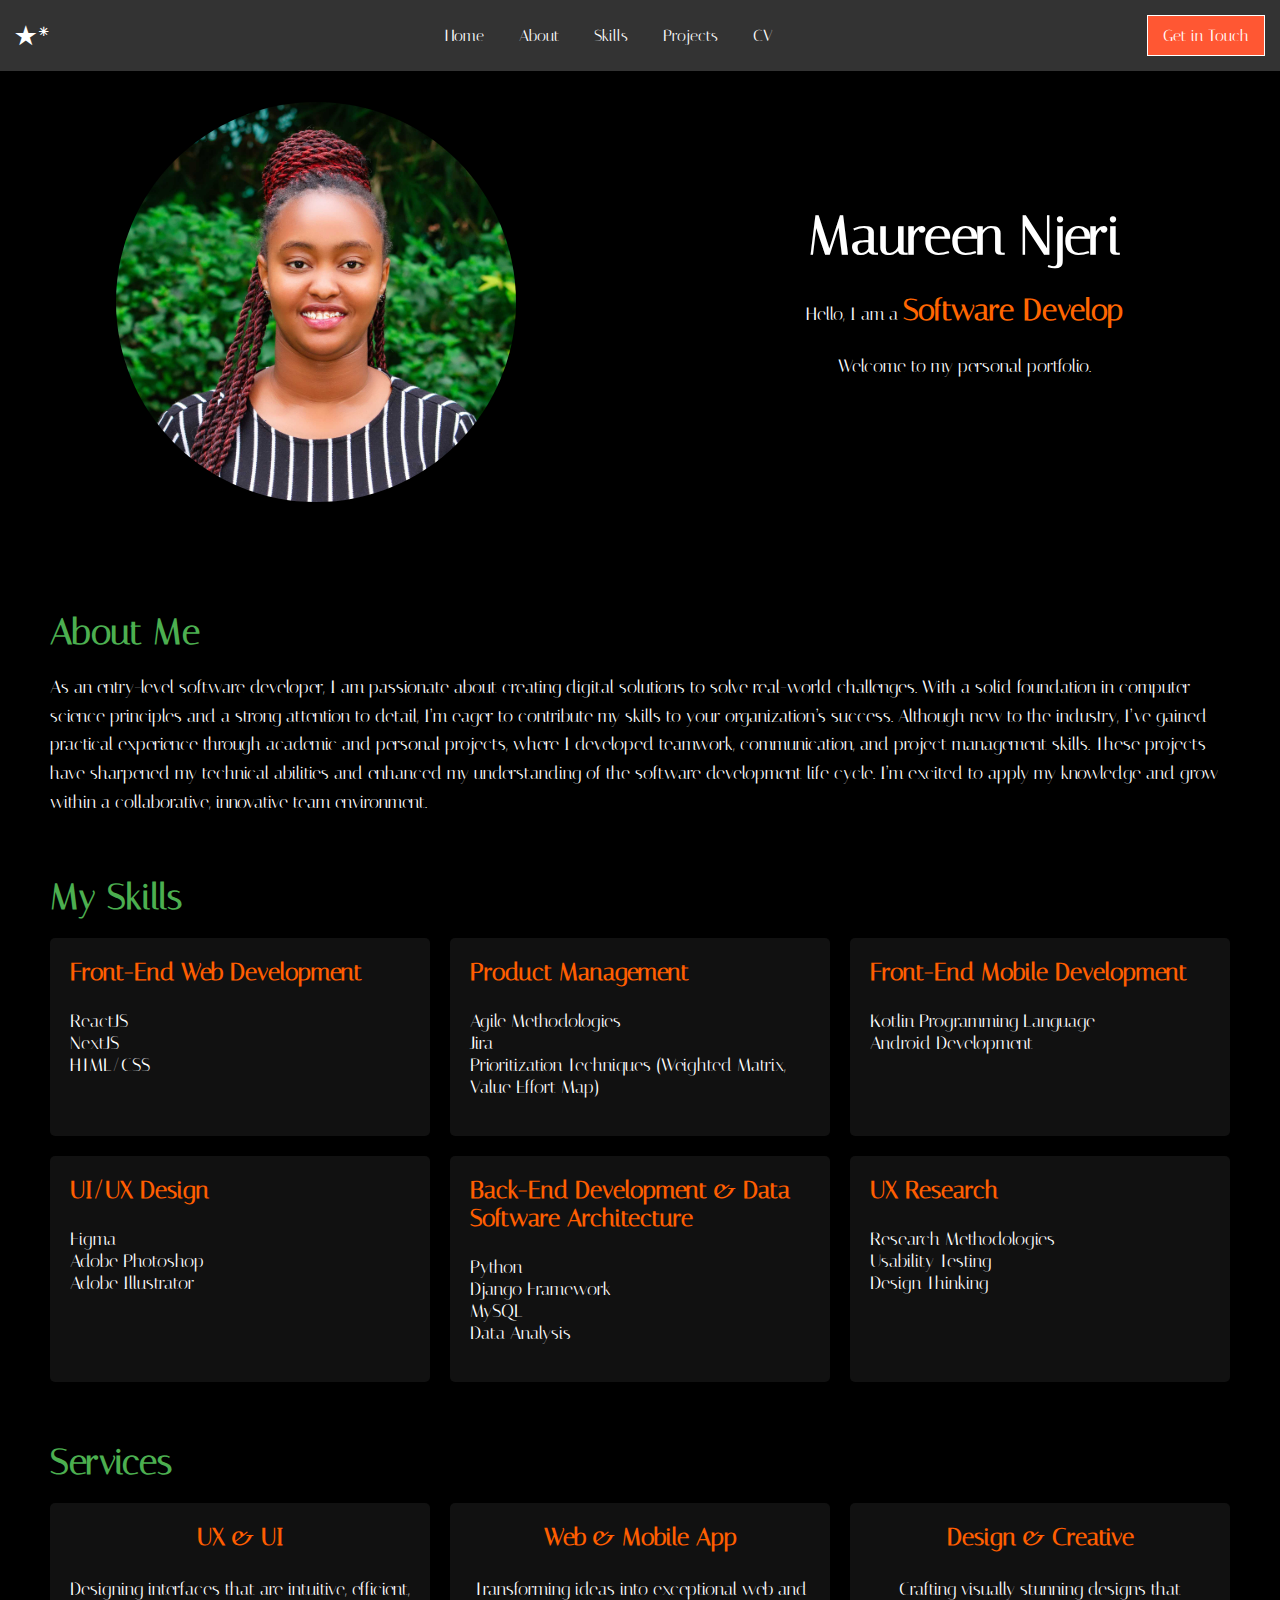
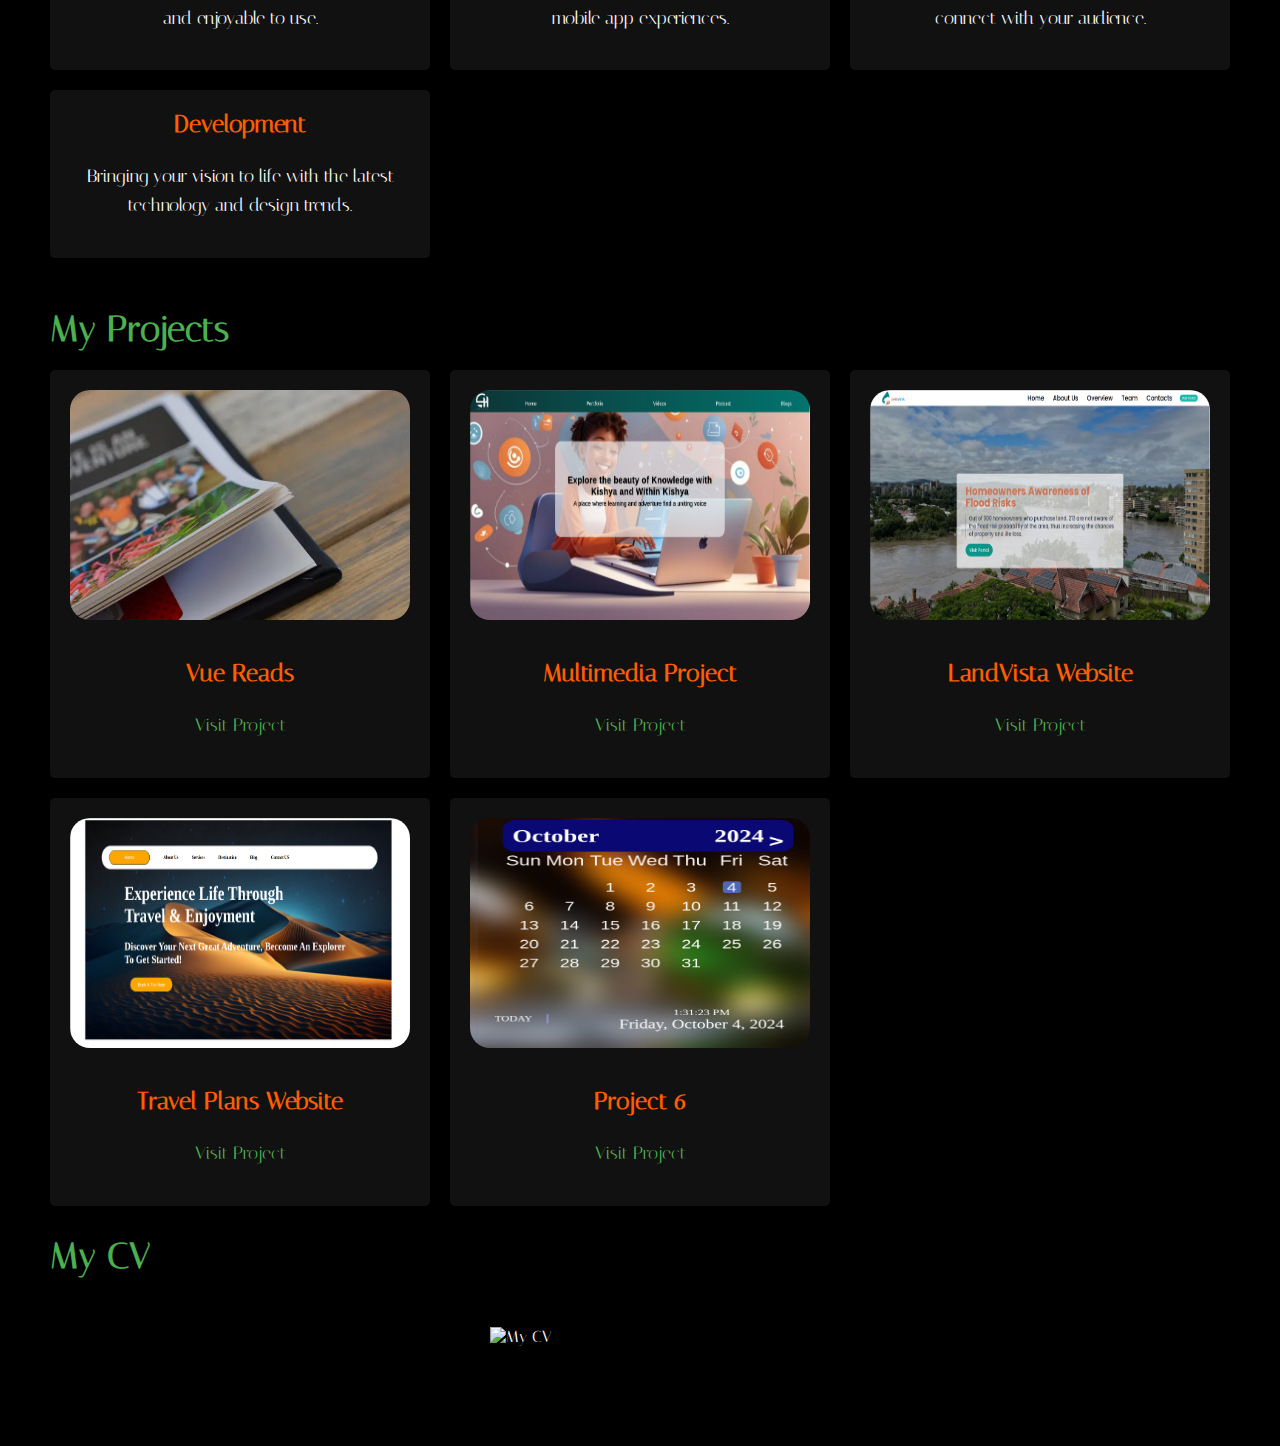
==== commit 26a8c4b7: "update porfolio" ====
--- a/index.html
+++ b/index.html
@@ -11,16 +11,18 @@
 <body>
     <header>
         <div class="logo">★*</div>
-        <nav>
+        <nav id="navbar">
             <a href="#home">Home</a>
             <a href="#about">About</a>
             <a href="#skills">Skills</a>
             <a href="#projects">Projects</a>
             <a href="#CV">CV</a>
-            <!-- <a href="images/Maureen Njeri CV.pdf" target="_blank" download>CV</a> -->
         </nav>
+        <div class="hamburger" id="hamburger">
+            <i class="fas fa-bars"></i>
+        </div>
         <a href="contact.html" class="cta-button" id="contactButton">Get in Touch</a>
-       </header>
+    </header>
     <main>
         <section id="home">
             <div class="image-container" id="imageContainer">
@@ -150,14 +152,12 @@
                     <p><a href="https://landvista-informationalwebsite.vercel.app/" target="_blank">Visit Project</a></p>
                 </div>
 
-                <!-- Project 5 -->
                 <div class="project-item">
                     <img src="images/project5-thumbnail.png" alt="Project 5 Thumbnail">
                     <h3>Travel Plans Website</h3>
                     <p><a href="https://travel-plans-website.vercel.app/" target="_blank">Visit Project</a></p>
                 </div>
 
-                <!-- Project 6 -->
                 <div class="project-item">
                     <img src="images/project6-thumbnail.png" alt="Project 6 Thumbnail">
                     <h3>Project 6</h3>
@@ -175,4 +175,4 @@
     </main>
     <script src="script.js"></script>
 </body>
-</html>+</html>
--- a/styles.css
+++ b/styles.css
@@ -1,3 +1,4 @@
+/* Base Styles */
 body {
     font-family: Arial, sans-serif;
     margin: 0;
@@ -8,25 +9,25 @@
 
 html {
     scroll-behavior: smooth;
-}  
+}
 
 h1, h2, h3 {
     font-family: 'Italiana', cursive;
 }
 
-
 header {
     padding: 20px;
     display: flex;
     justify-content: space-between;
     align-items: center;
+    flex-wrap: wrap;
 }
 
 .cv-container {
     position: relative;
     display: flex;
     justify-content: center;
-    margin: 50px 0; 
+    margin: 50px 0;
 }
 
 .cv-image {
@@ -61,7 +62,7 @@
 
 main {
     padding: 50px;
-    max-width: 1200px; 
+    max-width: 1200px;
     margin: 0 auto;
 }
 
@@ -75,24 +76,25 @@
 
 .content {
     flex: 1;
-    font-size: 40px;
+    font-size: 40px; /* Base font size */
     margin-top: 12%;
     max-width: 1100px;
+    text-align: center;
 }
 
 h1 {
-    font-size: 54px;
+    font-size: 54px; /* Base heading size */
     margin: 0;
 }
 
 h2 {
-    font-size: 64px;
+    font-size: 36px; /* Base subheading size */
     margin: 3;
     color: #4CAF50;
 }
 
 p {
-    font-size: 18px;
+    font-size: 18px; /* Base paragraph size */
     max-width: 1200px;
     line-height: 1.6;
 }
@@ -106,29 +108,14 @@
 }
 
 .profile-image {
-    width: 400px; /* Reduce the size of the image */
-    height: 400px; /* Make the height equal to the width for a circle */
+    width: 400px;
+    height: 400px;
     object-fit: cover;
-    border-radius: 50%; /* This makes the image circular */
+    border-radius: 50%;
     transition: transform 0.3s ease;
-    margin-left: auto;
-    margin-right: auto;
-    margin-top: 5%;
+    margin: 5% auto;
     display: block;
 }
-
-
-/* .highlight {
-    position: absolute;
-    top: 50px;
-    left: 50px;
-    width: 100px;
-    height: 100px;
-    background-color: #4CAF50;
-    mix-blend-mode: screen;
-    pointer-events: none;
-    transition: all 0.3s ease;
-} */
 
 #role-output {
     min-height: 2em;
@@ -137,12 +124,12 @@
     font-weight: bold;
 }
 
-/* New styles for About, Skills, and Services sections */
-#about{
+#about {
     margin-top: 18%;
 }
+
 #skills, #services {
-    margin-top: 5%; 
+    margin-top: 5%;
 }
 
 h2 {
@@ -155,7 +142,7 @@
     grid-template-columns: repeat(auto-fit, minmax(350px, 1fr));
     gap: 20px;
     font-size: 18px;
-    height: 500px;
+    height: auto;
 }
 
 .skill-category, .service-item {
@@ -167,7 +154,7 @@
 .skill-category h3, .service-item h3 {
     color: #ff5e00;
     margin-top: 0;
-    font-size: 30px;
+    font-size: 24px; /* Adjusted for better readability */
 }
 
 .skill-category ul {
@@ -220,3 +207,196 @@
     text-decoration: none;
 }
 
+/* Media Queries */
+
+/* Small Screens (up to 480px) */
+@media (max-width: 480px) {
+    header {
+        flex-direction: column; /* Stack header elements */
+        align-items: flex-start; /* Align left */
+    }
+
+    nav a {
+        margin-left: 10px; /* Reduce margin */
+    }
+
+    .content {
+        font-size: 24px; /* Smaller font size */
+    }
+
+    h1 {
+        font-size: 30px; /* Smaller heading */
+    }
+
+    h2 {
+        font-size: 24px; /* Smaller subheading */
+    }
+
+    p {
+        font-size: 16px; /* Smaller paragraph */
+    }
+
+    #home {
+        flex-direction: column; /* Stack items */
+        gap: 20px;
+    }
+
+    .profile-image {
+        width: 200px; /* Reduce image size */
+        height: 200px;
+    }
+
+    .skills-grid, .services-grid {
+        grid-template-columns: 1fr; /* Single column layout */
+    }
+
+    .project-item img {
+        height: auto; /* Adjust image height */
+    }
+}
+
+/* Medium Screens (481px to 768px) */
+@media (min-width: 481px) and (max-width: 768px) {
+    .content {
+        font-size: 28px; /* Adjust font size */
+    }
+
+    h1 {
+        font-size: 36px; /* Adjust heading size */
+    }
+
+    h2 {
+        font-size: 28px; /* Adjust subheading size */
+    }
+
+    p {
+        font-size: 17px; /* Slightly smaller paragraph */
+    }
+
+    #home {
+        flex-direction: column; /* Stack items */
+        gap: 15px; /* Reduce gap */
+    }
+
+    .profile-image {
+        width: 250px; /* Adjust image size */
+        height: 250px;
+    }
+
+    .skills-grid, .services-grid {
+        grid-template-columns: repeat(auto-fit, minmax(250px, 1fr)); /* 2 columns */
+    }
+}
+
+/* Large Screens (769px and above) */
+@media (min-width: 769px) {
+    .content {
+        font-size: 40px; /* Default size */
+    }
+
+    h1 {
+        font-size: 54px; /* Default heading size */
+    }
+
+    h2 {
+        font-size: 36px; /* Default subheading size */
+    }
+
+    p {
+        font-size: 18px; /* Default paragraph size */
+    }
+
+    #home {
+        flex-direction: row; /* Default layout */
+        gap: 10%; /* Default gap */
+    }
+
+    .profile-image {
+        width: 400px; /* Default image size */
+        height: 400px;
+    }
+
+    .skills-grid, .services-grid {
+        grid-template-columns: repeat(auto-fit, minmax(350px, 1fr)); /* Default columns */
+    }
+}
+/* General Styles */
+body {
+    font-family: 'Italiana', serif;
+    margin: 0;
+    padding: 0;
+}
+
+header {
+    display: flex;
+    justify-content: space-between;
+    align-items: center;
+    background-color: #333;
+    padding: 15px;
+}
+
+.logo {
+    color: #fff;
+    font-size: 24px;
+}
+
+nav {
+    display: flex;
+    gap: 15px;
+}
+
+nav a {
+    color: #fff;
+    text-decoration: none;
+}
+
+.cta-button {
+    background-color: #ff5733;
+    color: #fff;
+    padding: 10px 15px;
+    text-decoration: none;
+}
+
+.hamburger {
+    display: none;
+    font-size: 28px;
+    cursor: pointer;
+}
+
+.back-arrow {
+    margin-left: auto;
+}
+
+.back-button {
+    color: #fff;
+    text-decoration: none;
+    font-size: 18px;
+    display: flex;
+    align-items: center;
+}
+
+.back-button i {
+    margin-right: 5px;
+}
+
+/* Media Queries */
+@media (max-width: 768px) {
+    nav {
+        display: none;
+        flex-direction: column;
+        position: absolute;
+        top: 60px;
+        left: 0;
+        background-color: #000;
+        width: 100%;
+    }
+
+    nav.active {
+        display: flex;
+    }
+
+    .hamburger {
+        display: block;
+    }
+}
+
